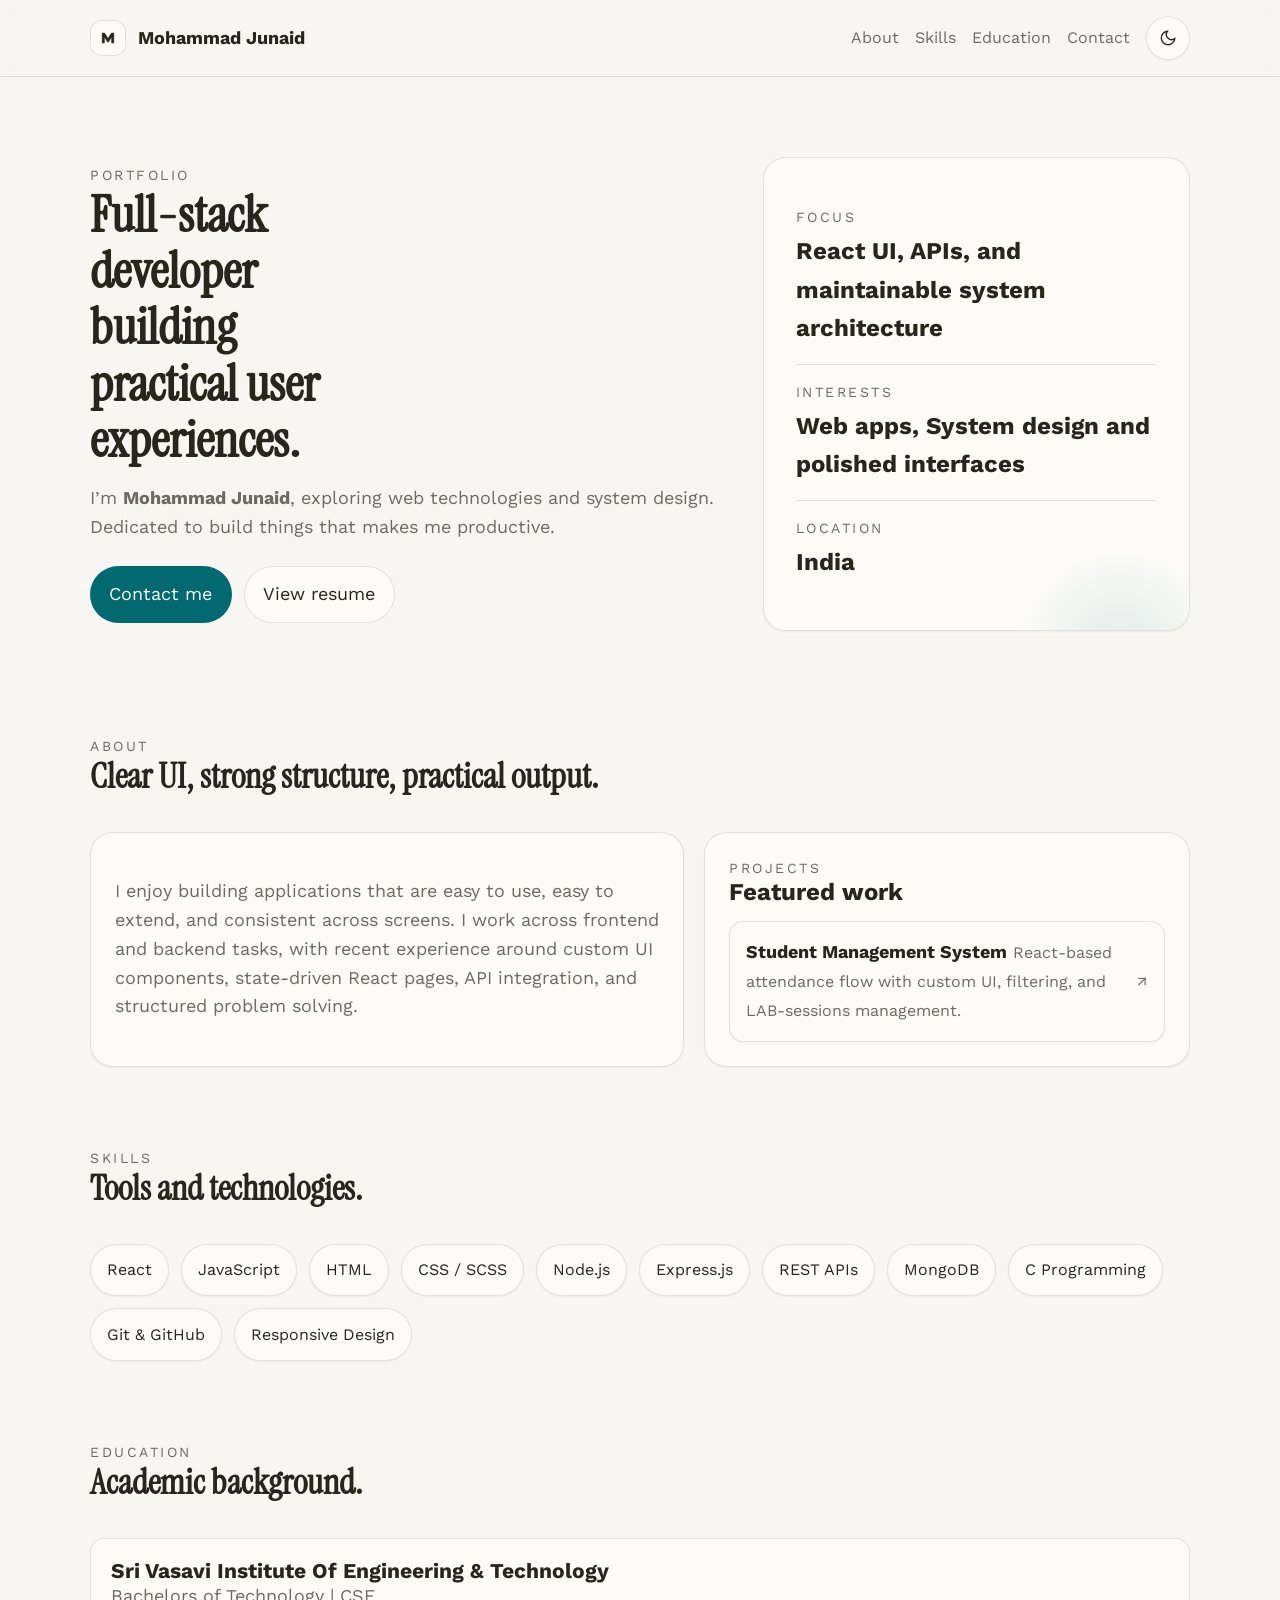
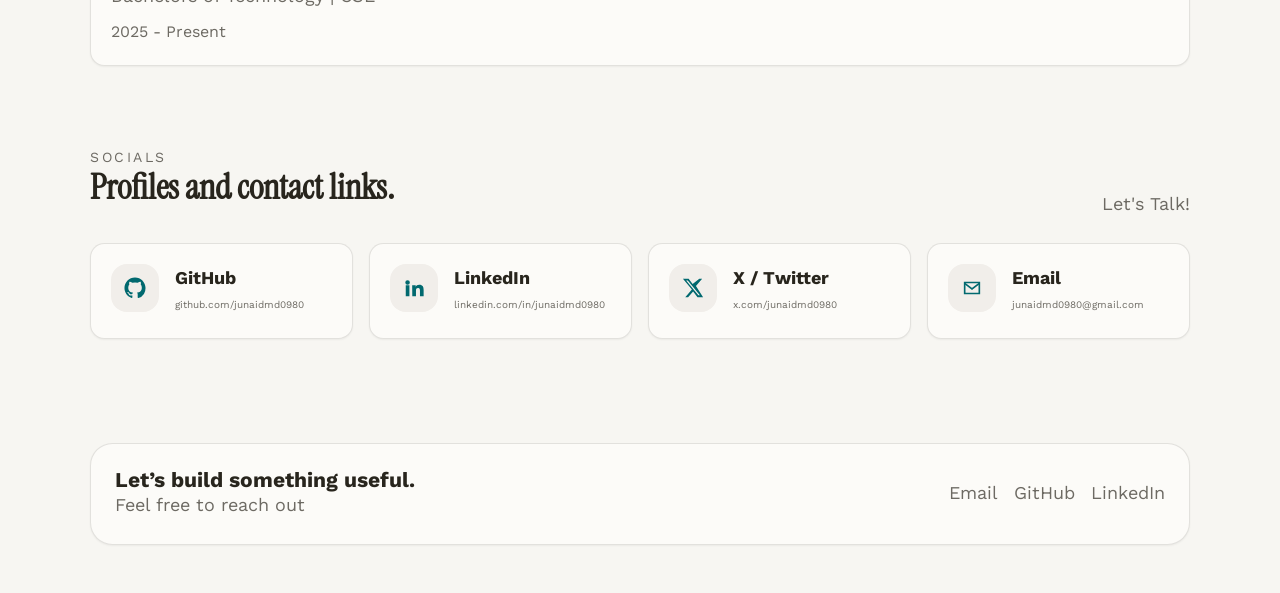
==== index.html @ 9f04a68d "Add files via upload" ====
<!DOCTYPE html>
<html lang="en" data-theme="light">
<head>
  <meta charset="UTF-8" />
  <meta name="viewport" content="width=device-width, initial-scale=1.0" />
  <meta name="description" content="" />
  <title>Md Junaid's Portfolio</title>
  <link rel="preconnect" href="https://fonts.googleapis.com">
  <link rel="preconnect" href="https://fonts.gstatic.com" crossorigin>
  <link href="https://fonts.googleapis.com/css2?family=Instrument+Serif:ital@0;1&family=Work+Sans:wght@400;500;600;700&display=swap" rel="stylesheet">
  <style>
    :root, [data-theme="light"] {
      --text-xs: clamp(0.75rem, 0.7rem + 0.25vw, 0.875rem);
      --text-sm: clamp(0.875rem, 0.8rem + 0.35vw, 1rem);
      --text-base: clamp(1rem, 0.95rem + 0.25vw, 1.125rem);
      --text-lg: clamp(1.125rem, 1rem + 0.75vw, 1.5rem);
      --text-xl: clamp(1.5rem, 1.2rem + 1.25vw, 2.25rem);
      --text-2xl: clamp(2rem, 1.2rem + 2.5vw, 3.5rem);
      --space-1: 0.25rem;
      --space-2: 0.5rem;
      --space-3: 0.75rem;
      --space-4: 1rem;
      --space-5: 1.25rem;
      --space-6: 1.5rem;
      --space-8: 2rem;
      --space-10: 2.5rem;
      --space-12: 3rem;
      --space-16: 4rem;
      --space-20: 5rem;
      --color-bg: #f7f6f2;
      --color-surface: #fcfbf8;
      --color-surface-2: #f1eeea;
      --color-border: rgba(40, 37, 29, 0.12);
      --color-text: #28251d;
      --color-text-muted: #6d6a63;
      --color-text-faint: #9e9b94;
      --color-primary: #01696f;
      --color-primary-hover: #0c4e54;
      --color-primary-soft: rgba(1, 105, 111, 0.1);
      --color-inverse: #f9f8f4;
      --shadow-sm: 0 1px 2px rgba(0,0,0,.05);
      --shadow-md: 0 12px 24px rgba(21, 24, 28, 0.08);
      --radius-sm: .5rem;
      --radius-md: .9rem;
      --radius-lg: 1.4rem;
      --radius-full: 999px;
      --font-display: 'Instrument Serif', Georgia, serif;
      --font-body: 'Work Sans', system-ui, sans-serif;
      --content: 1100px;
      --transition: 180ms cubic-bezier(0.16,1,0.3,1);
    }
    [data-theme="dark"] {
      --color-bg: #171614;
      --color-surface: #1d1c1a;
      --color-surface-2: #232220;
      --color-border: rgba(205, 204, 202, 0.12);
      --color-text: #ece8df;
      --color-text-muted: #b5b1a9;
      --color-text-faint: #7d7971;
      --color-primary: #59a7b1;
      --color-primary-hover: #77bcc4;
      --color-primary-soft: rgba(89, 167, 177, 0.12);
      --color-inverse: #151412;
      --shadow-sm: 0 1px 2px rgba(0,0,0,.25);
      --shadow-md: 0 12px 24px rgba(0,0,0,.25);
    }
    *,:before,:after{box-sizing:border-box}
    html{scroll-behavior:smooth}
    html::-webkit-scrollbar{display: none;}
    body{margin:0;font-family:var(--font-body);font-size:var(--text-base);line-height:1.6;background:var(--color-bg);color:var(--color-text)}
    img,svg{display:block;max-width:100%}
    a{color:inherit;text-decoration:none}
    button{font:inherit;border:0;background:none;cursor:pointer;-webkit-tap-highlight-color: transparent;}
    :focus-visible{outline:2px solid var(--color-primary);outline-offset:3px;border-radius:var(--radius-sm)}
    .skip-link{position:absolute;left:-999px;top:var(--space-4);background:var(--color-text);color:var(--color-inverse);padding:var(--space-3) var(--space-4);border-radius:var(--radius-full);z-index:100}
    .skip-link:focus{left:var(--space-4)}
    .container{width:min(calc(100% - 2rem), var(--content));margin-inline:auto}
    .site-header{position:sticky;top:0;z-index:20;background:color-mix(in srgb, var(--color-bg) 82%, transparent);backdrop-filter:blur(12px);border-bottom:1px solid var(--color-border)}
    .nav{display:flex;align-items:center;justify-content:space-between;padding:var(--space-4) 0;gap:var(--space-4)}
    .brand{display:flex;align-items:center;gap:var(--space-3);font-weight:700}
    .brand-mark{width:2.25rem;height:2.25rem;padding:.45rem;border-radius:.75rem;background:var(--color-surface);border:1px solid var(--color-border)}
    .nav-links{display:flex;gap:var(--space-4);flex-wrap:wrap;align-items:center}
    .nav-links a{font-size:var(--text-sm);color:var(--color-text-muted)}
    .nav-links a:hover,.nav-links a.active{color:var(--color-text)}
    .theme-toggle{width:2.75rem;height:2.75rem;border-radius:50%;display:grid;place-items:center;background:var(--color-surface);border:1px solid var(--color-border);color:var(--color-text);box-shadow:var(--shadow-sm)}
    .theme-toggle:hover{background:var(--color-surface-2)}
    [data-theme="dark"] .theme-toggle{color:var(--color-primary);border-color:rgba(89,167,177,0.26);background:color-mix(in srgb, var(--color-surface) 84%, var(--color-primary) 16%)}
    [data-theme="dark"] .theme-toggle:hover{background:color-mix(in srgb, var(--color-surface-2) 78%, var(--color-primary) 22%)}
    [data-theme="dark"] .brand-mark{color:var(--color-primary)}
    main{padding:var(--space-10) 0 var(--space-16)}
    .hero{display:grid;grid-template-columns:1.2fr .8fr;gap:var(--space-8);align-items:center;padding:var(--space-10) 0 var(--space-16)}
    .eyebrow,.section-kicker{font-size:var(--text-xs);letter-spacing:.18em;text-transform:uppercase;color:var(--color-text-muted)}
    a[href]{-webkit-tap-highlight-color: transparent;}
    h1,h2,h3{margin:0;line-height:1.1}
    h1{font-family:var(--font-display);font-size:var(--text-2xl);max-width:10ch}
    h2{font-family:var(--font-display);font-size:var(--text-xl);margin-bottom:var(--space-3)}
    p{margin:0;color:var(--color-text-muted)}
    .hero-copy p{max-width:58ch;margin-top:var(--space-4)}
    .hero-actions{display:flex;flex-wrap:wrap;gap:var(--space-3);margin-top:var(--space-6)}
    .btn{min-height:44px;padding:.82rem 1.15rem;border-radius:var(--radius-full);display:inline-flex;align-items:center;gap:.6rem;border:1px solid var(--color-border);transition:all var(--transition)}
    .btn-primary{background:var(--color-primary);color:var(--color-inverse);border-color:transparent}
    .btn-primary:hover{background:var(--color-primary-hover)}
    .btn-secondary{background:var(--color-surface)}
    .hero-card,.panel,.timeline-item,.skill-chip,.social-link,.footer-card,.project-link{background:var(--color-surface);border:1px solid var(--color-border);box-shadow:var(--shadow-sm)}
    .hero-card{padding:var(--space-8);border-radius:var(--radius-lg);position:relative;overflow:hidden}
    .hero-card::after{content:"";position:absolute;inset:auto -10% -28% auto;width:14rem;height:14rem;background:radial-gradient(circle, var(--color-primary-soft), transparent 65%)}
    .metric{display:grid;gap:var(--space-1);padding:var(--space-4) 0;border-bottom:1px solid var(--color-border)}
    .metric:last-child{border-bottom:0}
    .metric strong{font-size:var(--text-lg);color:var(--color-text)}
    section{padding:var(--space-10) 0}
    .section-head{display:flex;justify-content:space-between;gap:var(--space-4);align-items:end;margin-bottom:var(--space-6)}
    .grid{display:grid;gap:var(--space-5)}
    .about-grid{grid-template-columns:1.1fr .9fr;}
    .panel{padding:var(--space-6);border-radius:var(--radius-lg);display:flex;align-items: center;}
    .projects-panel{display:grid;gap:var(--space-4)}
    .projects-panel h3{font-size:var(--text-lg)}
    .project-link{padding:var(--space-4);border-radius:var(--radius-md);display:flex;justify-content:space-between;align-items:center;gap:var(--space-3);transition:all var(--transition)}
    .project-link:hover{transform:translateY(-2px);box-shadow:var(--shadow-md);border-color:color-mix(in srgb, var(--color-primary) 28%, var(--color-border))}
    .project-link span{font-size:var(--text-sm);color:var(--color-text-muted)}
    .skills{display:flex;flex-wrap:wrap;gap:var(--space-3)}
    .skill-chip{padding:.78rem 1rem;border-radius:var(--radius-full);font-size:var(--text-sm)}
    .education-list,.socials{display:grid;gap:var(--space-4)}
    .timeline-item{padding:var(--space-5);border-radius:var(--radius-md)}
    .timeline-item span{display:block;font-size:var(--text-sm);color:var(--color-text-muted);margin-top:var(--space-2)}
    .socials{grid-template-columns:repeat(auto-fit,minmax(250px,1fr))}
    .social-link{padding:var(--space-5);border-radius:var(--radius-md);display:flex;align-items:flex-start;gap:var(--space-4);min-height:96px;overflow:hidden}
    .social-link:hover{transform:translateY(-2px);box-shadow:var(--shadow-md)}
    .social-text{min-width:0;flex:1;display:grid;gap:var(--space-1);}
    .social-text strong{display:block}
    .social-handle{display:block;overflow-wrap:anywhere;word-break:break-word;line-height:1.5;font-size: 10px;}
    .icon-wrap{width:3rem;height:3rem;border-radius:1rem;background:var(--color-surface-2);display:grid;place-items:center;color:var(--color-primary);flex:none}
    footer{padding:0 0 var(--space-12)}
    .footer-card{border-radius:var(--radius-lg);padding:var(--space-6);display:flex;justify-content:space-between;gap:var(--space-4);flex-wrap:wrap;align-items:center}
    .footer-inline{display:flex;flex-wrap:wrap;gap:var(--space-4);color:var(--color-text-muted)}
    .muted{color:var(--color-text-muted)}
    @media (max-width: 860px){
      .hero,.about-grid{grid-template-columns:1fr}
      .nav{align-items:flex-start;flex-direction:column}
      .section-head,.footer-card{align-items:flex-start;flex-direction:column}
      h1{max-width:12ch}
    }
    @media (max-width: 560px){
      .container{width:min(calc(100% - 1.2rem), var(--content))}
      .hero-card,.panel,.timeline-item,.social-link,.footer-card{padding:var(--space-5)}
      .nav-links{gap:var(--space-3)}
      .socials{grid-template-columns:1fr}
    }
    @media (prefers-reduced-motion: reduce){
      *{scroll-behavior:auto;transition:none!important}
    }
    @keyframes slideUp {
      0% {
        transform: translateY(100px);
        opacity: 0;
      }
      100% {
        transform: translateY(0);
        opacity: 1;
      }
    }
    .animated-section {
      opacity: 0;
    }
    .animated-section.animate {
      animation: slideUp 0.8s ease-out forwards;
    }
  </style>
</head>
<body>
  <a class="skip-link" href="#content">Skip to content</a>
  <header class="site-header">
    <div class="container nav">
      <a class="brand" href="#home" aria-label="MD Junaid home">
        <svg class="brand-mark" viewBox="0 0 48 48" fill="none" aria-hidden="true">
          <path d="M10 36V12h5.5l8.5 13.4L32.5 12H38v24h-5V21.4l-8.7 13.3h-.6L15 21.4V36H10Z" stroke="currentColor" stroke-width="1.5" fill="currentColor"/>
        </svg>
        <span>Mohammad Junaid</span>
      </a>
      <nav class="nav-links" aria-label="Primary">
        <a href="#about">About</a>
        <a href="#skills">Skills</a>
        <a href="#education">Education</a>
        <a href="#contact">Contact</a>
        <button class="theme-toggle" type="button" data-theme-toggle aria-label="Switch theme">
          <svg width="18" height="18" viewBox="0 0 24 24" fill="none" stroke="currentColor" stroke-width="1.8" aria-hidden="true"><path d="M21 12.79A9 9 0 1 1 11.21 3 7 7 0 0 0 21 12.79z"/></svg>
        </button>
      </nav>
    </div>
  </header>

  <main id="content" class="container">
    <section class="hero animated-section" id="home">
      <div class="hero-copy">
        <div class="eyebrow">Portfolio</div>
        <h1>Full-stack developer building practical user experiences.</h1>
        <p>I’m <strong>Mohammad Junaid</strong>, exploring web technologies and system design. Dedicated to build things that makes me productive.</p>
        <div class="hero-actions">
          <a class="btn btn-primary" href="#contact">Contact me</a>
          <a class="btn btn-secondary" href="./resume.pdf" target="_blank" rel="noopener noreferrer">View resume</a>
        </div>
      </div>
      <aside class="hero-card" aria-label="Highlights">
        <div class="metric">
          <span class="eyebrow">Focus</span>
          <strong>React UI, APIs, and maintainable system architecture</strong>
        </div>
        <div class="metric">
          <span class="eyebrow">Interests</span>
          <strong>Web apps, System design and polished interfaces</strong>
        </div>
        <div class="metric">
          <span class="eyebrow">Location</span>
          <strong>India</strong>
        </div>
      </aside>
    </section>

    <section id="about" class="animated-section">
      <div class="section-head">
        <div>
          <div class="section-kicker">About</div>
          <h2>Clear UI, strong structure, practical output.</h2>
        </div>
        <p></p>
      </div>
      <div class="grid about-grid">
        <article class="panel">
          <p>I enjoy building applications that are easy to use, easy to extend, and consistent across screens. I work across frontend and backend tasks, with recent experience around custom UI components, state-driven React pages, API integration, and structured problem solving.</p>
        </article>
        <aside class="panel projects-panel">
          <div>
            <div class="section-kicker">Projects</div>
            <h3>Featured work</h3>
          </div>
          <a class="project-link" href="github.com/junaidmd0980/Student-DB" target="_blank" rel="noopener noreferrer">
            <div>
              <strong>Student Management System</strong>
              <span>React-based attendance flow with custom UI, filtering, and LAB-sessions management.</span>
            </div>
            <span aria-hidden="true">↗</span>
          </a>
        </aside>
      </div>
    </section>

    <section id="skills" class="animated-section">
      <div class="section-head">
        <div>
          <div class="section-kicker">Skills</div>
          <h2>Tools and technologies.</h2>
        </div>
      </div>
      <div class="skills" aria-label="Skills list">
        <span class="skill-chip">React</span>
        <span class="skill-chip">JavaScript</span>
        <span class="skill-chip">HTML</span>
        <span class="skill-chip">CSS / SCSS</span>
        <span class="skill-chip">Node.js</span>
        <span class="skill-chip">Express.js</span>
        <span class="skill-chip">REST APIs</span>
        <span class="skill-chip">MongoDB</span>
        <span class="skill-chip">C Programming</span>
        <span class="skill-chip">Git & GitHub</span>
        <span class="skill-chip">Responsive Design</span>
      </div>
    </section>

    <section id="education" class="animated-section">
      <div class="section-head">
        <div>
          <div class="section-kicker">Education</div>
          <h2>Academic background.</h2>
        </div>
      </div>
      <a href="www.sviet.edu.in/" target="_blank" rel="noopener noreferrer">
        <div class="education-list">
          <article class="timeline-item">
            <h3>Sri Vasavi Institute Of Engineering & Technology</h3>
            <p>Bachelors of Technology | CSE</p>
            <span>2025 - Present</span>
          </article>
        </div>
      </a>
    </section>

    <section id="contact" class="animated-section">
      <div class="section-head">
        <div>
          <div class="section-kicker">Socials</div>
          <h2>Profiles and contact links.</h2>
        </div>
        <p>Let's Talk!</p>
      </div>
      <div class="socials">
        <a class="social-link" href="github.com/junaidmd0980/" target="_blank" rel="noopener noreferrer" aria-label="GitHub profile">
          <span class="icon-wrap">
            <svg width="22" height="22" viewBox="0 0 24 24" fill="currentColor" aria-hidden="true"><path d="M12 .5C5.65.5.5 5.65.5 12c0 5.08 3.29 9.38 7.86 10.9.58.1.79-.25.79-.56 0-.28-.01-1.2-.02-2.17-3.2.7-3.88-1.36-3.88-1.36-.52-1.34-1.28-1.69-1.28-1.69-1.05-.72.08-.7.08-.7 1.16.08 1.77 1.19 1.77 1.19 1.03 1.76 2.69 1.25 3.34.96.1-.74.4-1.25.72-1.53-2.55-.29-5.23-1.28-5.23-5.7 0-1.26.45-2.28 1.19-3.08-.12-.29-.52-1.47.11-3.06 0 0 .97-.31 3.19 1.18a10.98 10.98 0 0 1 5.8 0c2.21-1.49 3.18-1.18 3.18-1.18.64 1.59.24 2.77.12 3.06.74.8 1.19 1.82 1.19 3.08 0 4.43-2.69 5.41-5.26 5.69.41.36.78 1.08.78 2.18 0 1.58-.01 2.85-.01 3.24 0 .31.21.67.8.56A11.5 11.5 0 0 0 23.5 12C23.5 5.65 18.35.5 12 .5Z"/></svg>
          </span>
          <span class="social-text"><strong>GitHub</strong><span class="muted social-handle">github.com/junaidmd0980</span></span>
        </a>
        <a class="social-link" href="linkedin.com/junaidmd0980/" target="_blank" rel="noopener noreferrer" aria-label="LinkedIn profile">
          <span class="icon-wrap">
            <svg width="22" height="22" viewBox="0 0 24 24" fill="currentColor" aria-hidden="true"><path d="M4.98 3.5A2.49 2.49 0 1 0 5 8.48 2.49 2.49 0 0 0 4.98 3.5ZM3 9h4v12H3Zm7 0h3.83v1.64h.05c.53-1 1.84-2.05 3.8-2.05 4.07 0 4.82 2.52 4.82 5.79V21h-4v-5.78c0-1.38-.02-3.15-2.02-3.15-2.02 0-2.33 1.5-2.33 3.05V21h-4Z"/></svg>
          </span>
          <span class="social-text"><strong>LinkedIn</strong><span class="muted social-handle">linkedin.com/in/junaidmd0980</span></span>
        </a>
        <a class="social-link" href="x.com/junaidmd0980/" target="_blank" rel="noopener noreferrer" aria-label="X profile">
          <span class="icon-wrap">
            <svg width="22" height="22" viewBox="0 0 24 24" fill="currentColor" aria-hidden="true"><path d="M18.9 2H22l-6.77 7.73L23 22h-6.1l-4.78-6.24L6.65 22H3.54l7.24-8.27L1 2h6.25l4.32 5.7L18.9 2Zm-1.07 18h1.69L6.33 3.9H4.52Z"/></svg>
          </span>
          <span class="social-text"><strong>X / Twitter</strong><span class="muted social-handle">x.com/junaidmd0980</span></span>
        </a>
        <a class="social-link" href="mailto:junaidmd0980@gmail.com" aria-label="Send email">
          <span class="icon-wrap">
            <svg width="22" height="22" viewBox="0 0 24 24" fill="none" stroke="currentColor" stroke-width="1.8" aria-hidden="true"><path d="M4 6h16v12H4z"/><path d="m4 7 8 6 8-6"/></svg>
          </span>
          <span class="social-text"><strong>Email</strong><span class="muted social-handle">junaidmd0980@gmail.com</span></span>
        </a>
      </div>
    </section>
  </main>

  <footer class="container animated-section">
    <div class="footer-card">
      <div>
        <h3>Let’s build something useful.</h3>
        <p>Feel free to reach out</p>
      </div>
      <div class="footer-inline">
        <a href="mailto:junaidmd0980@gmail.com">Email</a>
        <a href="github.com/junaidmd0980/" target="_blank" rel="noopener noreferrer">GitHub</a>
        <a href="linkedin.com/junaidmd0980" target="_blank" rel="noopener noreferrer">LinkedIn</a>
      </div>
    </div>
  </footer>

  <script>
    (function(){
      const root = document.documentElement;
      const toggle = document.querySelector('[data-theme-toggle]');
      let theme = window.matchMedia('(prefers-color-scheme: dark)').matches ? 'dark' : 'light';
      root.setAttribute('data-theme', theme);
      const renderIcon = () => {
        toggle.innerHTML = theme === 'dark'
          ? '<svg width="18" height="18" viewBox="0 0 24 24" fill="none" stroke="currentColor" stroke-width="1.8" aria-hidden="true"><circle cx="12" cy="12" r="5"></circle><path d="M12 1v2M12 21v2M4.22 4.22l1.42 1.42M18.36 18.36l1.42 1.42M1 12h2M21 12h2M4.22 19.78l1.42-1.42M18.36 5.64l1.42-1.42"></path></svg>'
          : '<svg width="18" height="18" viewBox="0 0 24 24" fill="none" stroke="currentColor" stroke-width="1.8" aria-hidden="true"><path d="M21 12.79A9 9 0 1 1 11.21 3 7 7 0 0 0 21 12.79z"></path></svg>';
        toggle.setAttribute('aria-label', theme === 'dark' ? 'Switch to light mode' : 'Switch to dark mode');
      };
      renderIcon();
      toggle.addEventListener('click', () => {
        theme = theme === 'dark' ? 'light' : 'dark';
        root.setAttribute('data-theme', theme);
        renderIcon();
      });
    })();

    const observer = new IntersectionObserver((entries) => {
      entries.forEach((entry) => {
        if(entry.isIntersecting) {
          entry.target.classList.add('animate')
        }
      });
    }, {
      threshold: 0.15
    });
    document.querySelectorAll('.animated-section').forEach((section) => {
      observer.observe(section);
    });
  </script>
</body>
</html>
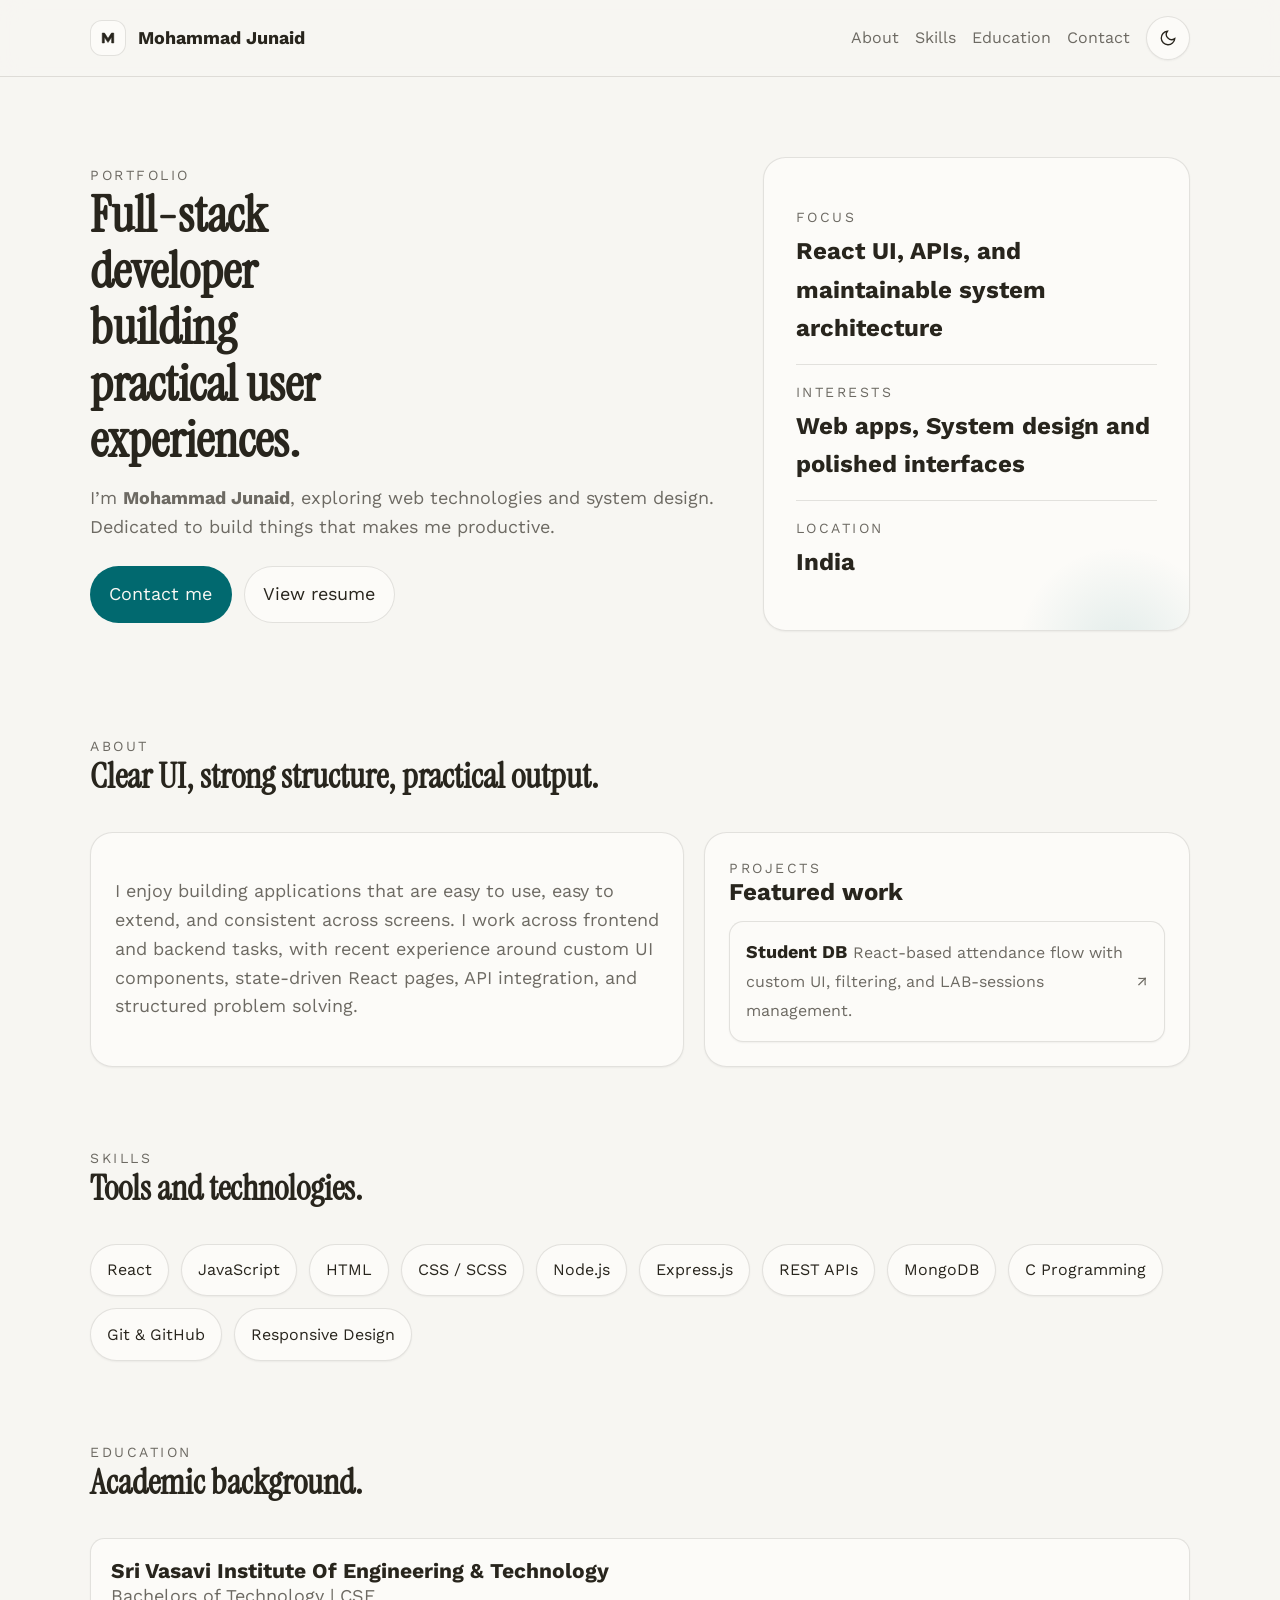
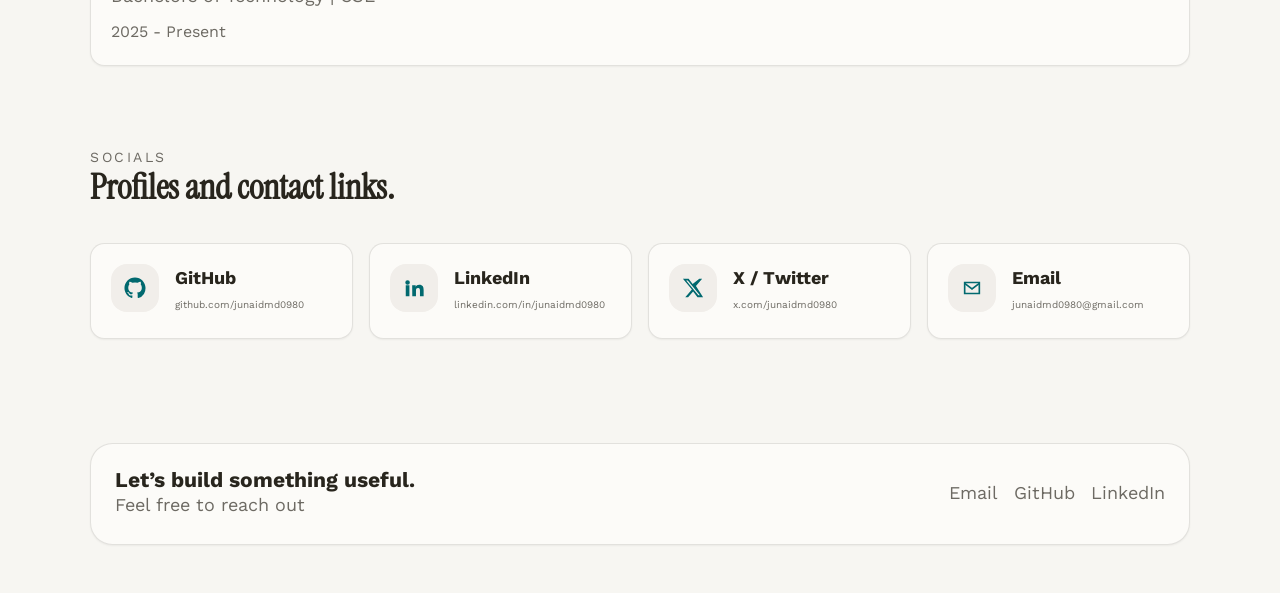
==== commit 0f188d45: "Added Resume" ====
--- a/index.html
+++ b/index.html
@@ -196,7 +196,7 @@
         <p>I’m <strong>Mohammad Junaid</strong>, exploring web technologies and system design. Dedicated to build things that makes me productive.</p>
         <div class="hero-actions">
           <a class="btn btn-primary" href="#contact">Contact me</a>
-          <a class="btn btn-secondary" href="./resume.pdf" target="_blank" rel="noopener noreferrer">View resume</a>
+          <a class="btn btn-secondary" href="./Resume.pdf" target="_blank" rel="noopener noreferrer">View resume</a>
         </div>
       </div>
       <aside class="hero-card" aria-label="Highlights">
@@ -232,9 +232,9 @@
             <div class="section-kicker">Projects</div>
             <h3>Featured work</h3>
           </div>
-          <a class="project-link" href="github.com/junaidmd0980/Student-DB" target="_blank" rel="noopener noreferrer">
+          <a class="project-link" href="https://github.com/junaidmd0980/Student-DB" target="_blank" rel="noopener noreferrer">
             <div>
-              <strong>Student Management System</strong>
+              <strong>Student DB</strong>
               <span>React-based attendance flow with custom UI, filtering, and LAB-sessions management.</span>
             </div>
             <span aria-hidden="true">↗</span>
@@ -272,7 +272,7 @@
           <h2>Academic background.</h2>
         </div>
       </div>
-      <a href="www.sviet.edu.in/" target="_blank" rel="noopener noreferrer">
+      <a href="https://www.sviet.edu.in/" target="_blank" rel="noopener noreferrer">
         <div class="education-list">
           <article class="timeline-item">
             <h3>Sri Vasavi Institute Of Engineering & Technology</h3>
@@ -289,22 +289,21 @@
           <div class="section-kicker">Socials</div>
           <h2>Profiles and contact links.</h2>
         </div>
-        <p>Let's Talk!</p>
       </div>
       <div class="socials">
-        <a class="social-link" href="github.com/junaidmd0980/" target="_blank" rel="noopener noreferrer" aria-label="GitHub profile">
+        <a class="social-link" href="https://github.com/junaidmd0980/" target="_blank" rel="noopener noreferrer" aria-label="GitHub profile">
           <span class="icon-wrap">
             <svg width="22" height="22" viewBox="0 0 24 24" fill="currentColor" aria-hidden="true"><path d="M12 .5C5.65.5.5 5.65.5 12c0 5.08 3.29 9.38 7.86 10.9.58.1.79-.25.79-.56 0-.28-.01-1.2-.02-2.17-3.2.7-3.88-1.36-3.88-1.36-.52-1.34-1.28-1.69-1.28-1.69-1.05-.72.08-.7.08-.7 1.16.08 1.77 1.19 1.77 1.19 1.03 1.76 2.69 1.25 3.34.96.1-.74.4-1.25.72-1.53-2.55-.29-5.23-1.28-5.23-5.7 0-1.26.45-2.28 1.19-3.08-.12-.29-.52-1.47.11-3.06 0 0 .97-.31 3.19 1.18a10.98 10.98 0 0 1 5.8 0c2.21-1.49 3.18-1.18 3.18-1.18.64 1.59.24 2.77.12 3.06.74.8 1.19 1.82 1.19 3.08 0 4.43-2.69 5.41-5.26 5.69.41.36.78 1.08.78 2.18 0 1.58-.01 2.85-.01 3.24 0 .31.21.67.8.56A11.5 11.5 0 0 0 23.5 12C23.5 5.65 18.35.5 12 .5Z"/></svg>
           </span>
           <span class="social-text"><strong>GitHub</strong><span class="muted social-handle">github.com/junaidmd0980</span></span>
         </a>
-        <a class="social-link" href="linkedin.com/junaidmd0980/" target="_blank" rel="noopener noreferrer" aria-label="LinkedIn profile">
+        <a class="social-link" href="https://linkedin.com/junaidmd0980/" target="_blank" rel="noopener noreferrer" aria-label="LinkedIn profile">
           <span class="icon-wrap">
             <svg width="22" height="22" viewBox="0 0 24 24" fill="currentColor" aria-hidden="true"><path d="M4.98 3.5A2.49 2.49 0 1 0 5 8.48 2.49 2.49 0 0 0 4.98 3.5ZM3 9h4v12H3Zm7 0h3.83v1.64h.05c.53-1 1.84-2.05 3.8-2.05 4.07 0 4.82 2.52 4.82 5.79V21h-4v-5.78c0-1.38-.02-3.15-2.02-3.15-2.02 0-2.33 1.5-2.33 3.05V21h-4Z"/></svg>
           </span>
           <span class="social-text"><strong>LinkedIn</strong><span class="muted social-handle">linkedin.com/in/junaidmd0980</span></span>
         </a>
-        <a class="social-link" href="x.com/junaidmd0980/" target="_blank" rel="noopener noreferrer" aria-label="X profile">
+        <a class="social-link" href="https://x.com/junaidmd0980/" target="_blank" rel="noopener noreferrer" aria-label="X profile">
           <span class="icon-wrap">
             <svg width="22" height="22" viewBox="0 0 24 24" fill="currentColor" aria-hidden="true"><path d="M18.9 2H22l-6.77 7.73L23 22h-6.1l-4.78-6.24L6.65 22H3.54l7.24-8.27L1 2h6.25l4.32 5.7L18.9 2Zm-1.07 18h1.69L6.33 3.9H4.52Z"/></svg>
           </span>
@@ -328,8 +327,8 @@
       </div>
       <div class="footer-inline">
         <a href="mailto:junaidmd0980@gmail.com">Email</a>
-        <a href="github.com/junaidmd0980/" target="_blank" rel="noopener noreferrer">GitHub</a>
-        <a href="linkedin.com/junaidmd0980" target="_blank" rel="noopener noreferrer">LinkedIn</a>
+        <a href="https://github.com/junaidmd0980/" target="_blank" rel="noopener noreferrer">GitHub</a>
+        <a href="https://linkedin.com/junaidmd0980" target="_blank" rel="noopener noreferrer">LinkedIn</a>
       </div>
     </div>
   </footer>
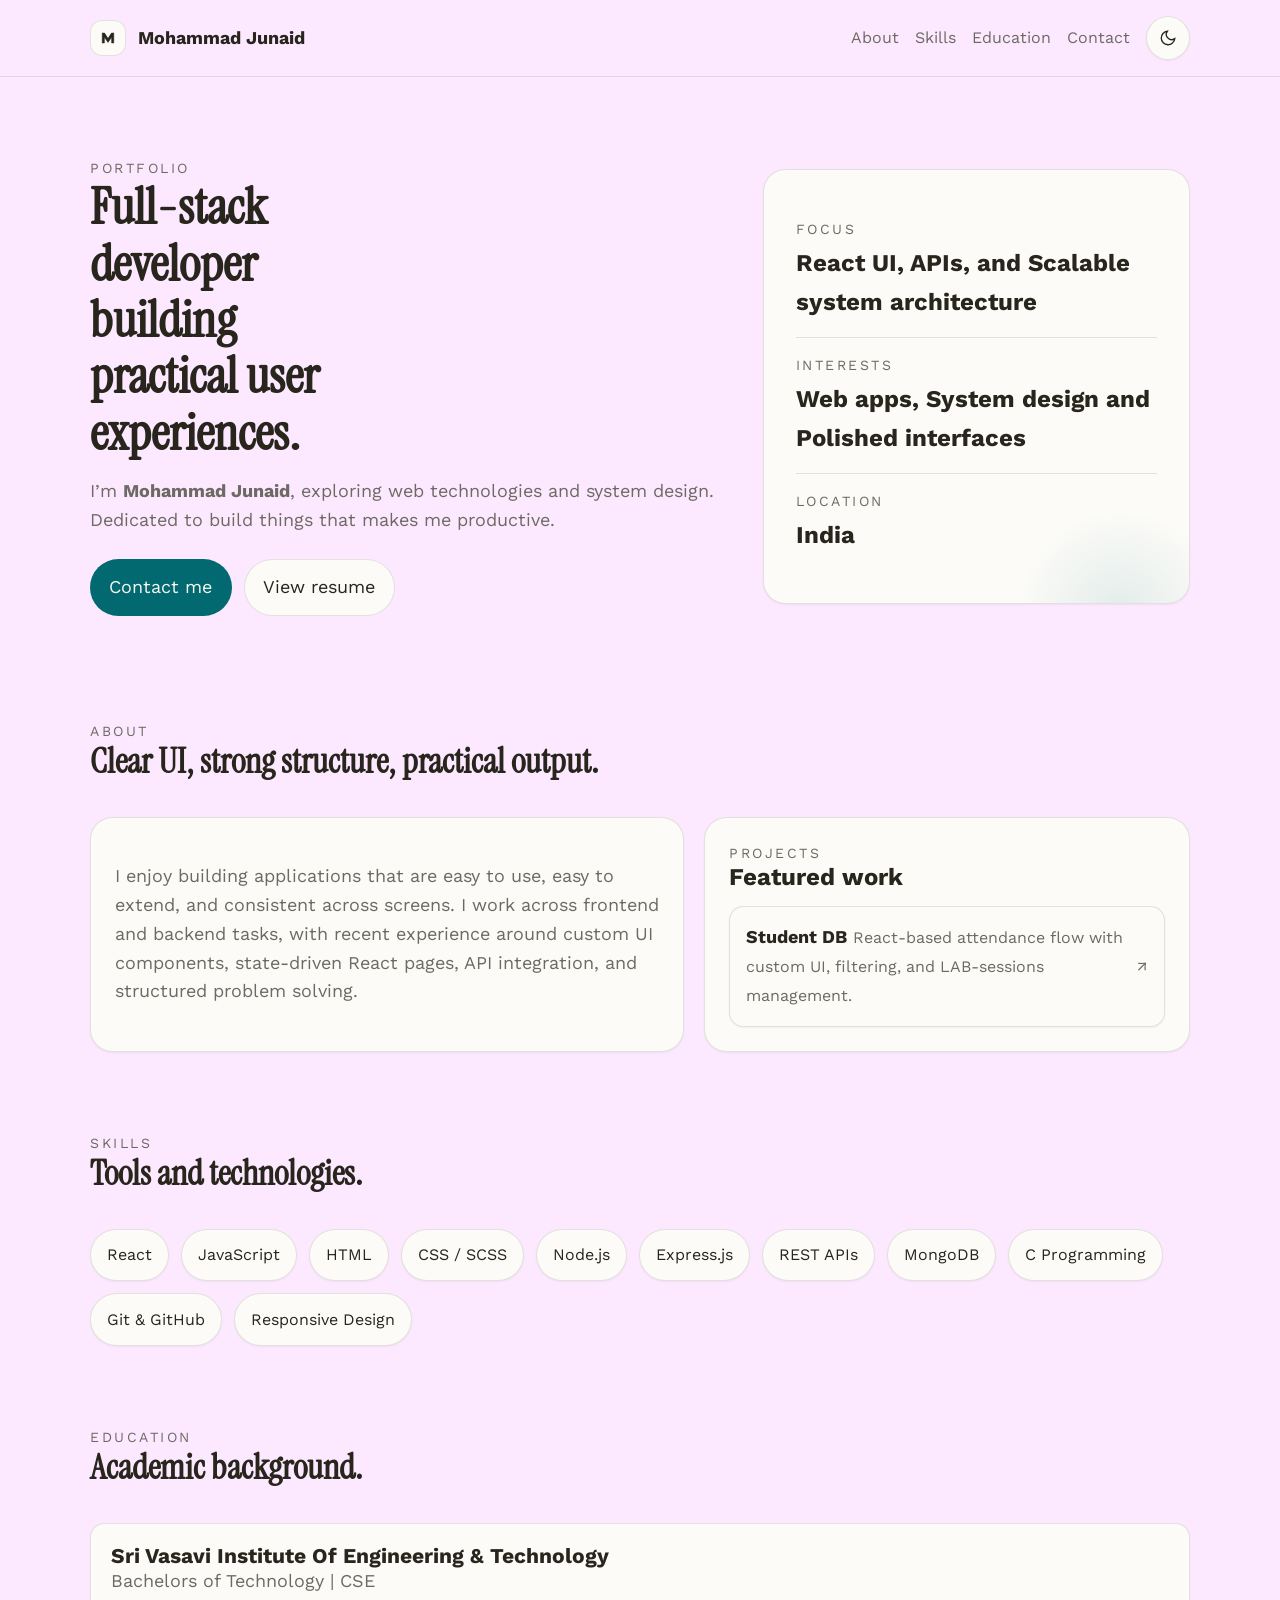
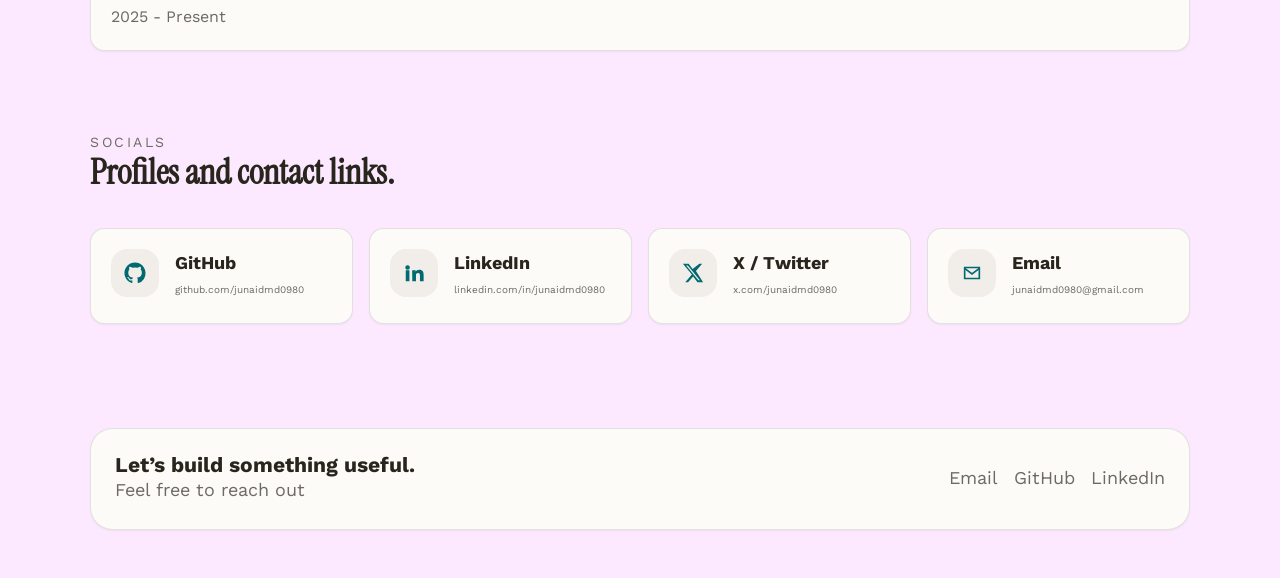
==== commit f6a6aedb: "Update index.html" ====
--- a/index.html
+++ b/index.html
@@ -27,7 +27,7 @@
       --space-12: 3rem;
       --space-16: 4rem;
       --space-20: 5rem;
-      --color-bg: #f7f6f2;
+      --color-bg: #fde9ff;
       --color-surface: #fcfbf8;
       --color-surface-2: #f1eeea;
       --color-border: rgba(40, 37, 29, 0.12);
@@ -202,11 +202,11 @@
       <aside class="hero-card" aria-label="Highlights">
         <div class="metric">
           <span class="eyebrow">Focus</span>
-          <strong>React UI, APIs, and maintainable system architecture</strong>
+          <strong>React UI, APIs, and Scalable system architecture</strong>
         </div>
         <div class="metric">
           <span class="eyebrow">Interests</span>
-          <strong>Web apps, System design and polished interfaces</strong>
+          <strong>Web apps, System design and Polished interfaces</strong>
         </div>
         <div class="metric">
           <span class="eyebrow">Location</span>
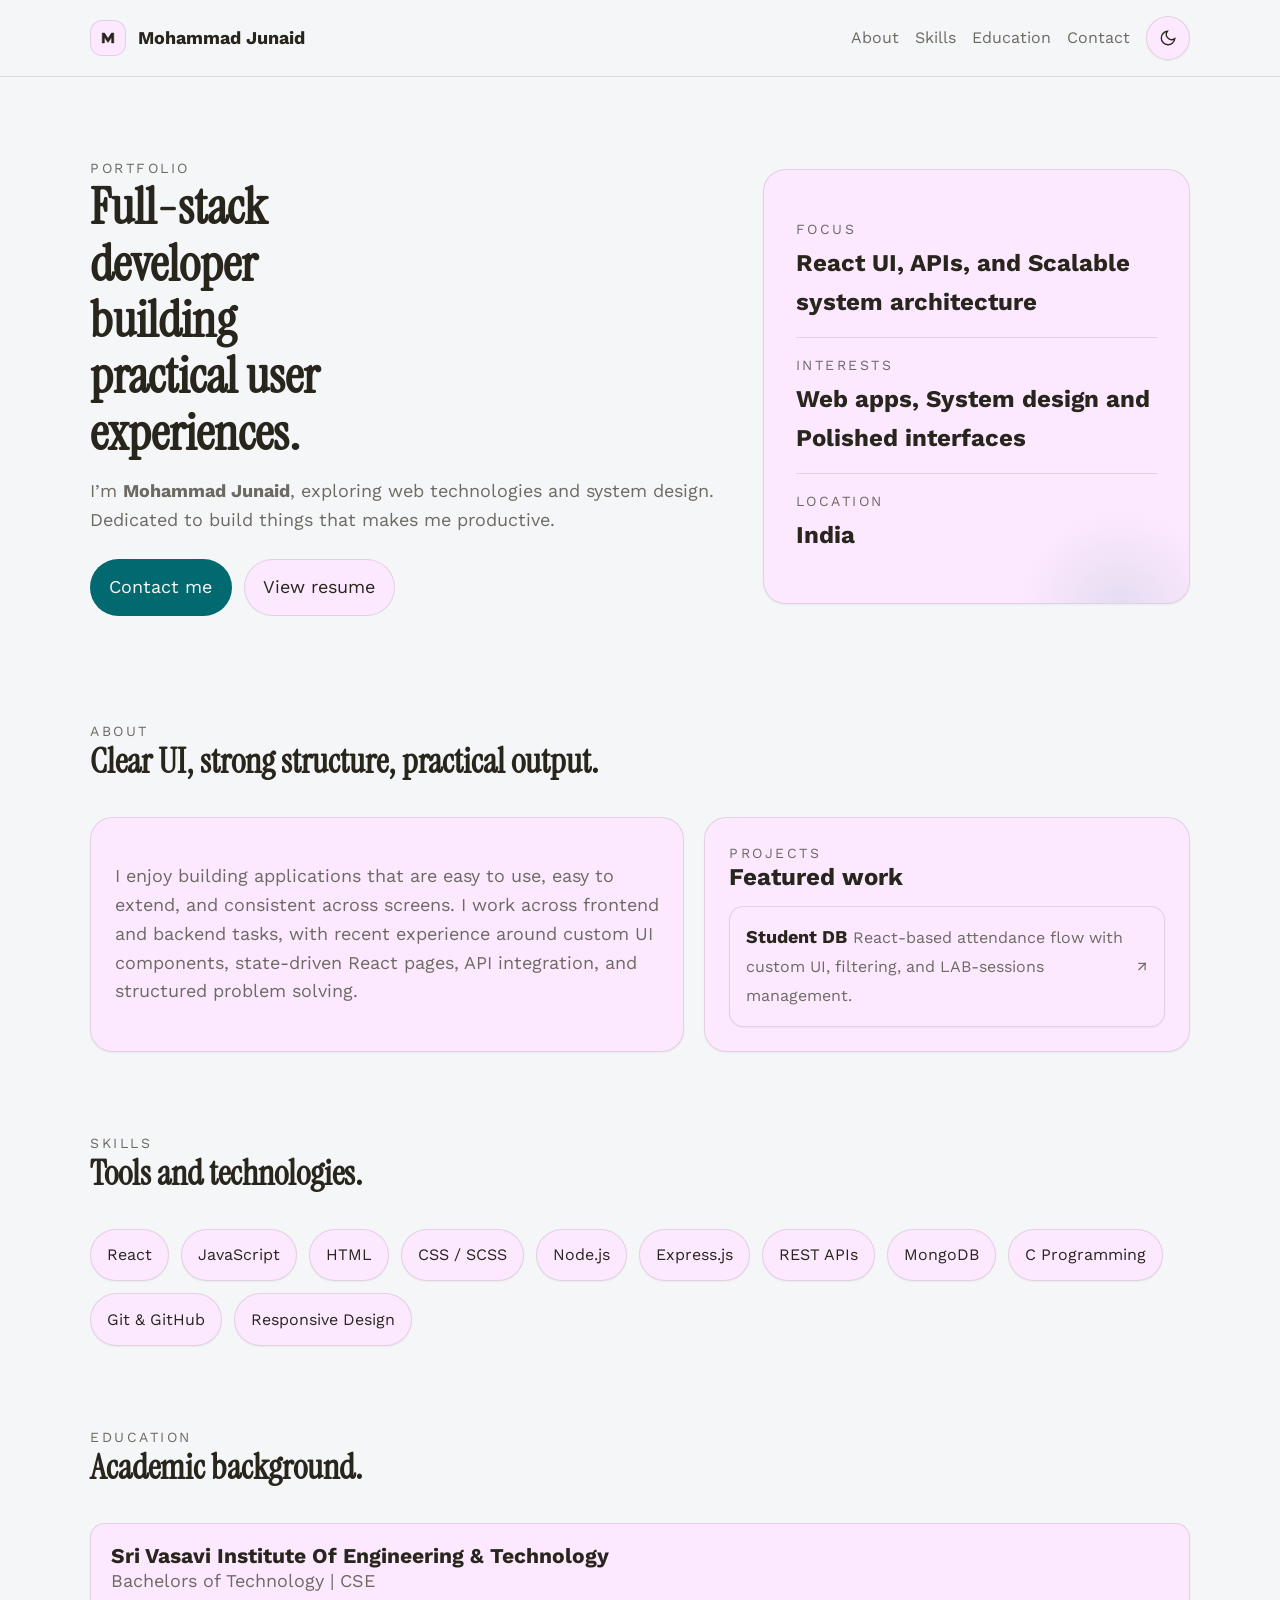
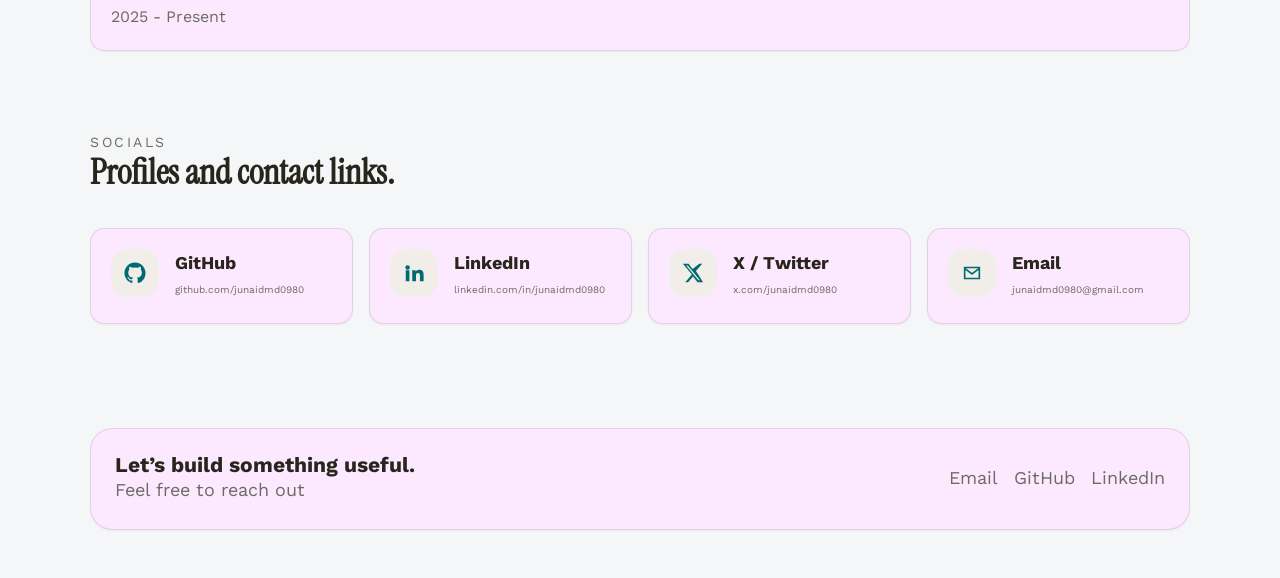
==== commit d2aca828: "Update index.html" ====
--- a/index.html
+++ b/index.html
@@ -27,8 +27,8 @@
       --space-12: 3rem;
       --space-16: 4rem;
       --space-20: 5rem;
-      --color-bg: #fde9ff;
-      --color-surface: #fcfbf8;
+      --color-bg: #f4f6f7;
+      --color-surface: #fde9ff;
       --color-surface-2: #f1eeea;
       --color-border: rgba(40, 37, 29, 0.12);
       --color-text: #28251d;
@@ -65,7 +65,7 @@
       --shadow-md: 0 12px 24px rgba(0,0,0,.25);
     }
     *,:before,:after{box-sizing:border-box}
-    html{scroll-behavior:smooth}
+    html{scroll-behavior:smooth; scroll-padding-top: 80px;}
     html::-webkit-scrollbar{display: none;}
     body{margin:0;font-family:var(--font-body);font-size:var(--text-base);line-height:1.6;background:var(--color-bg);color:var(--color-text)}
     img,svg{display:block;max-width:100%}
@@ -196,7 +196,7 @@
         <p>I’m <strong>Mohammad Junaid</strong>, exploring web technologies and system design. Dedicated to build things that makes me productive.</p>
         <div class="hero-actions">
           <a class="btn btn-primary" href="#contact">Contact me</a>
-          <a class="btn btn-secondary" href="./Resume.pdf" target="_blank" rel="noopener noreferrer">View resume</a>
+          <a class="btn btn-secondary" href="./resume.pdf" target="_blank" rel="noopener noreferrer">View resume</a>
         </div>
       </div>
       <aside class="hero-card" aria-label="Highlights">
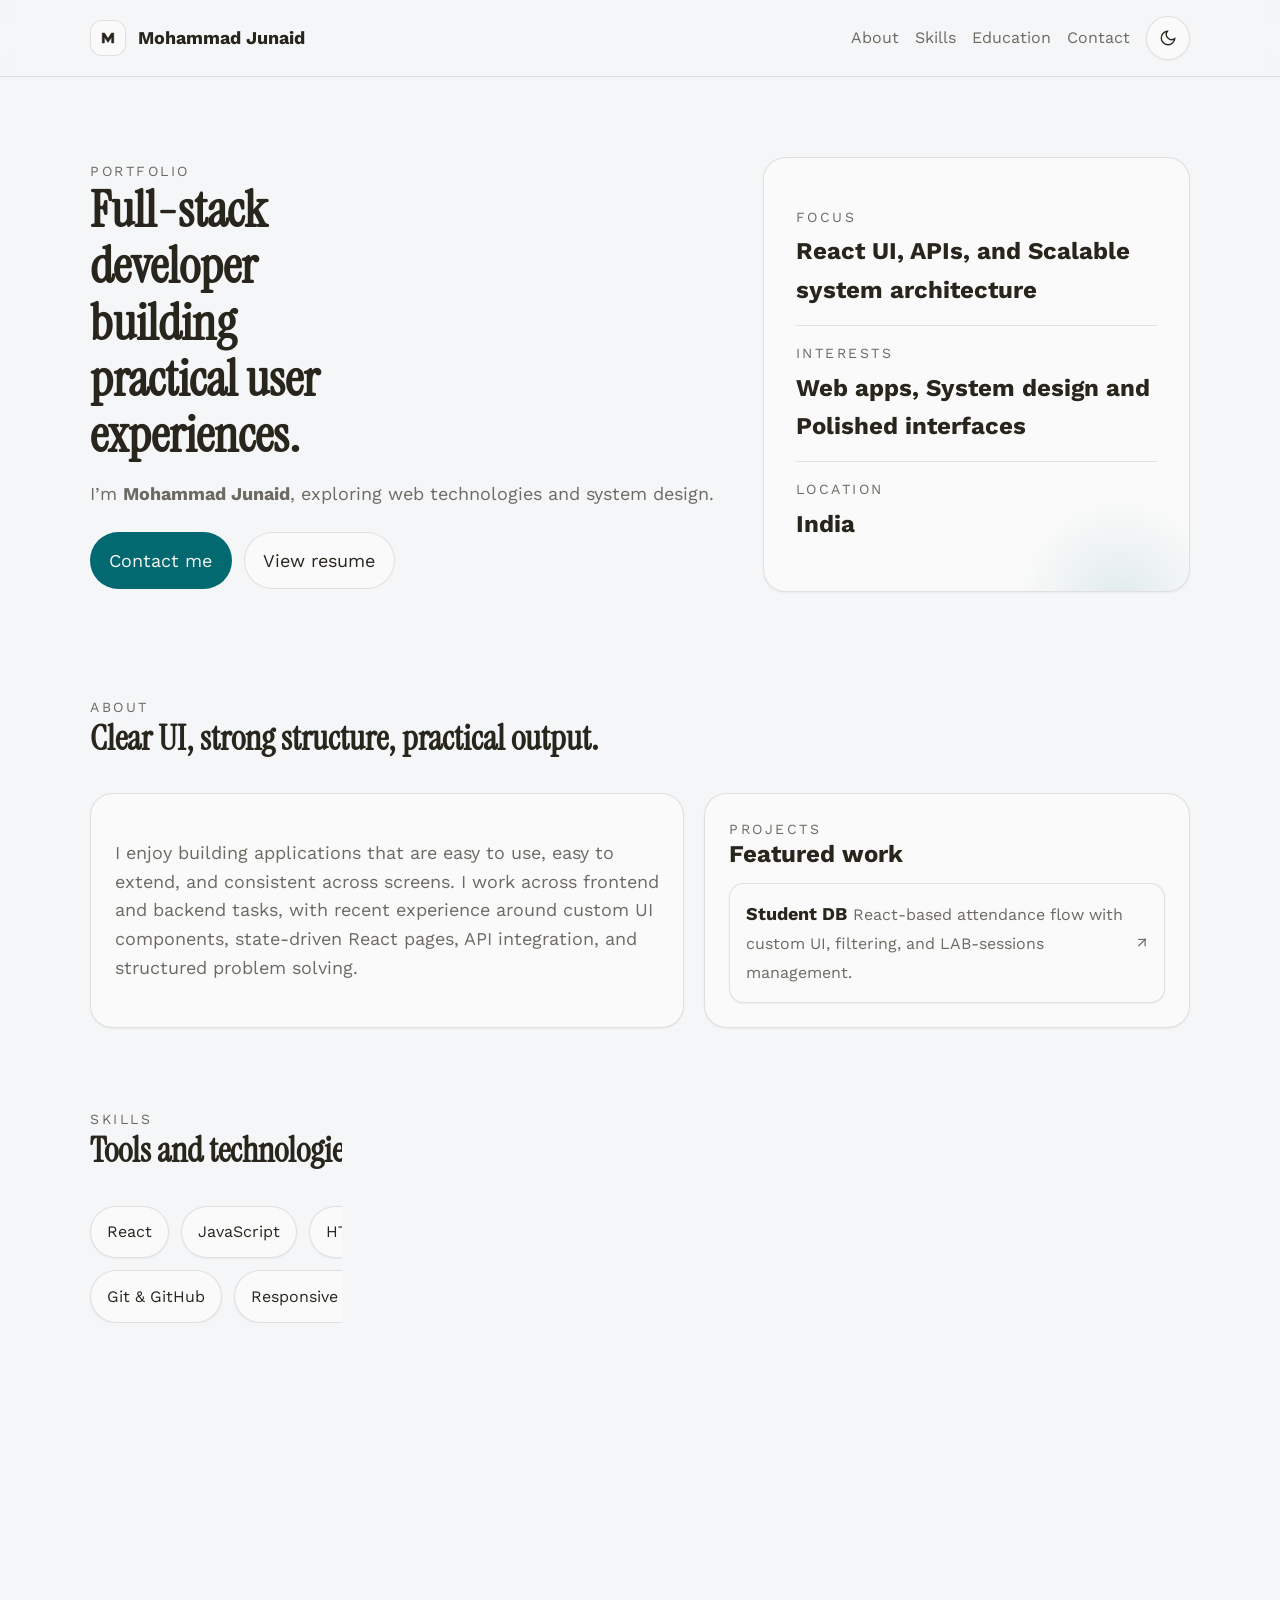
==== commit 92975465: "Add files via upload" ====
--- a/index.html
+++ b/index.html
@@ -28,7 +28,7 @@
       --space-16: 4rem;
       --space-20: 5rem;
       --color-bg: #f4f6f7;
-      --color-surface: #fde9ff;
+      --color-surface: #fafafa;
       --color-surface-2: #f1eeea;
       --color-border: rgba(40, 37, 29, 0.12);
       --color-text: #28251d;
@@ -193,10 +193,10 @@
       <div class="hero-copy">
         <div class="eyebrow">Portfolio</div>
         <h1>Full-stack developer building practical user experiences.</h1>
-        <p>I’m <strong>Mohammad Junaid</strong>, exploring web technologies and system design. Dedicated to build things that makes me productive.</p>
+        <p>I’m <strong>Mohammad Junaid</strong>, exploring web technologies and system design.</p>
         <div class="hero-actions">
           <a class="btn btn-primary" href="#contact">Contact me</a>
-          <a class="btn btn-secondary" href="./resume.pdf" target="_blank" rel="noopener noreferrer">View resume</a>
+          <a class="btn btn-secondary" href="./Resume.pdf" target="_blank" rel="noopener noreferrer">View resume</a>
         </div>
       </div>
       <aside class="hero-card" aria-label="Highlights">
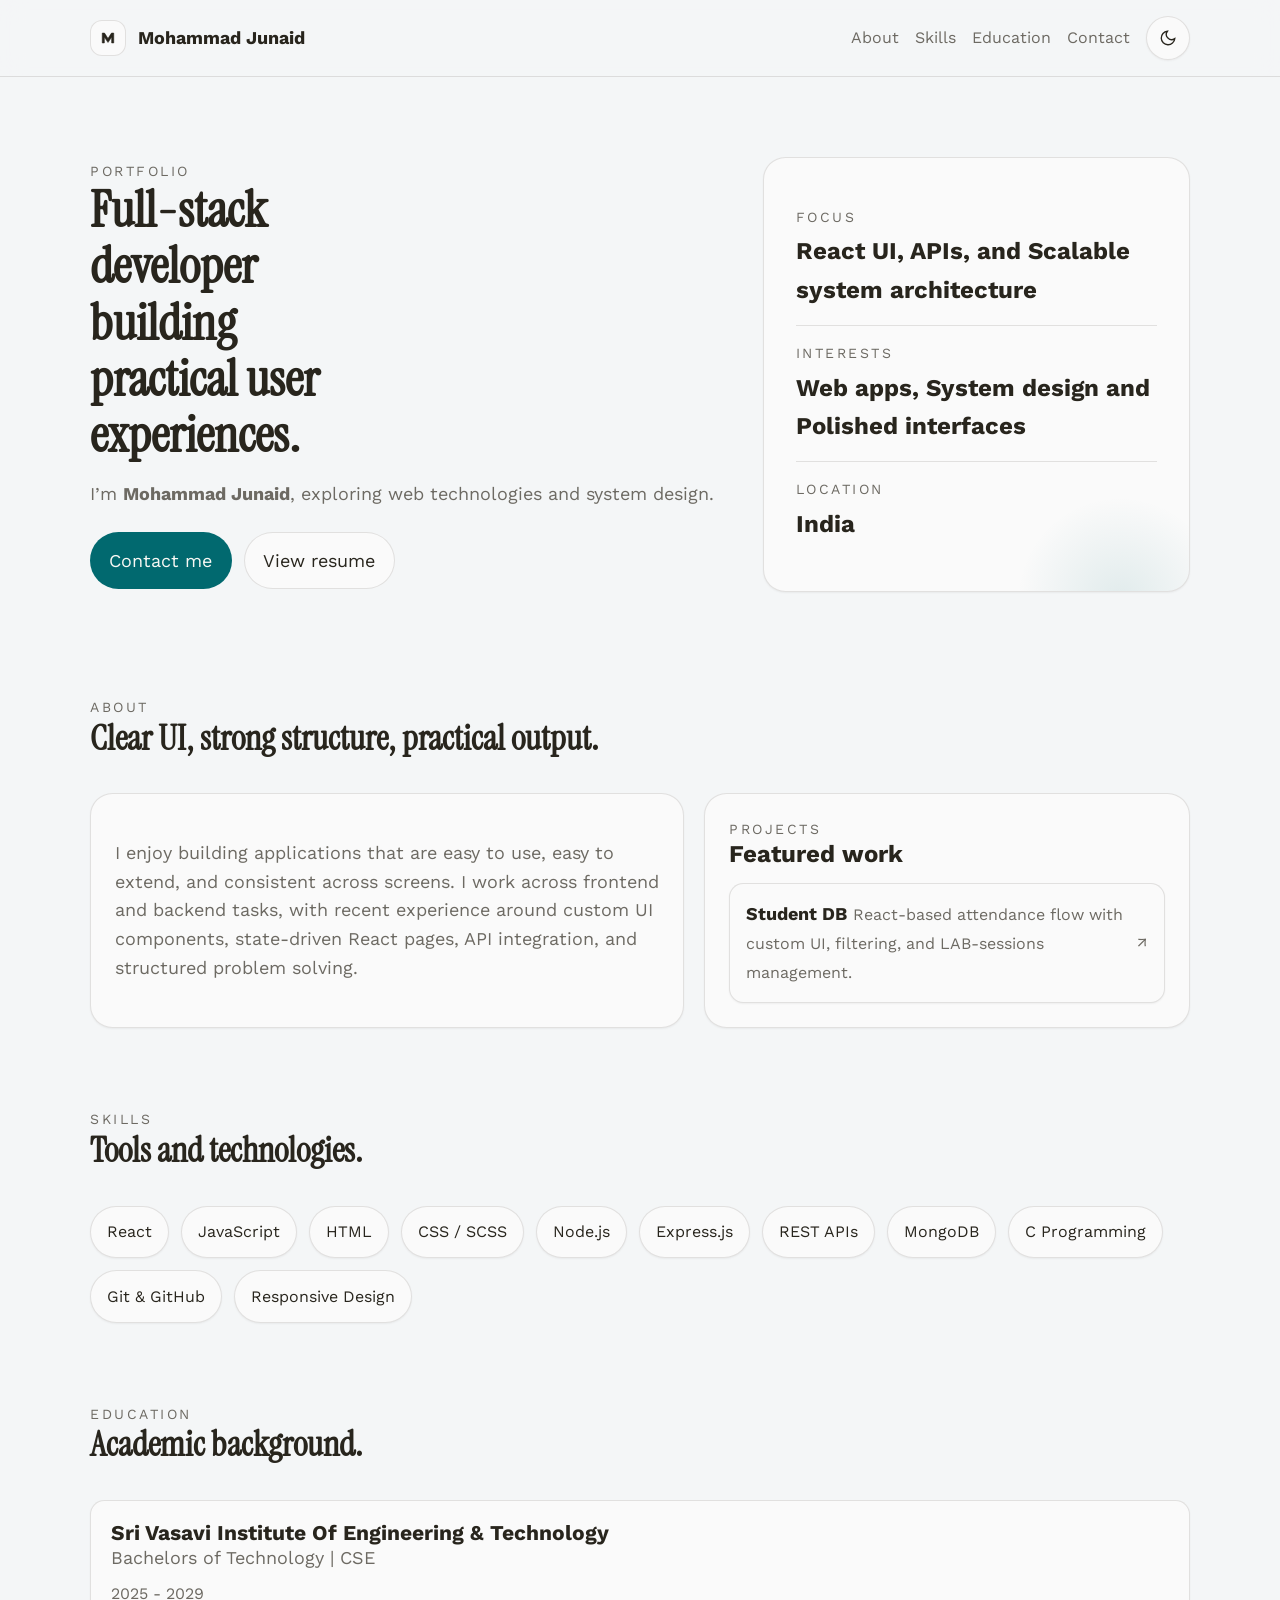
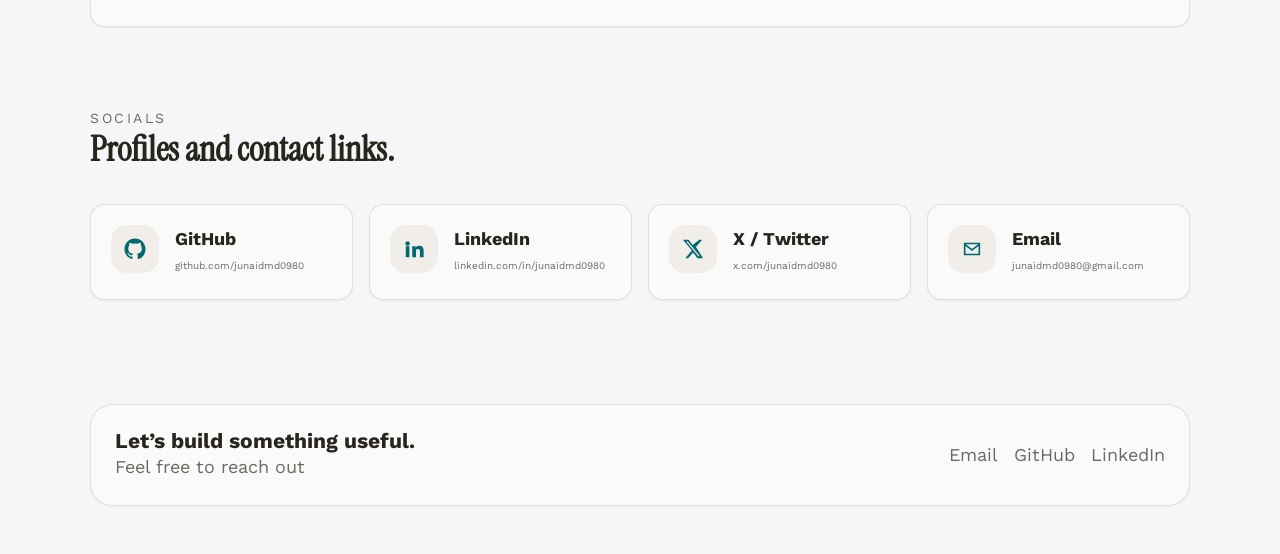
==== commit 0866e475: "Update index.html" ====
--- a/index.html
+++ b/index.html
@@ -277,7 +277,7 @@
           <article class="timeline-item">
             <h3>Sri Vasavi Institute Of Engineering & Technology</h3>
             <p>Bachelors of Technology | CSE</p>
-            <span>2025 - Present</span>
+            <span>2025 - 2029</span>
           </article>
         </div>
       </a>
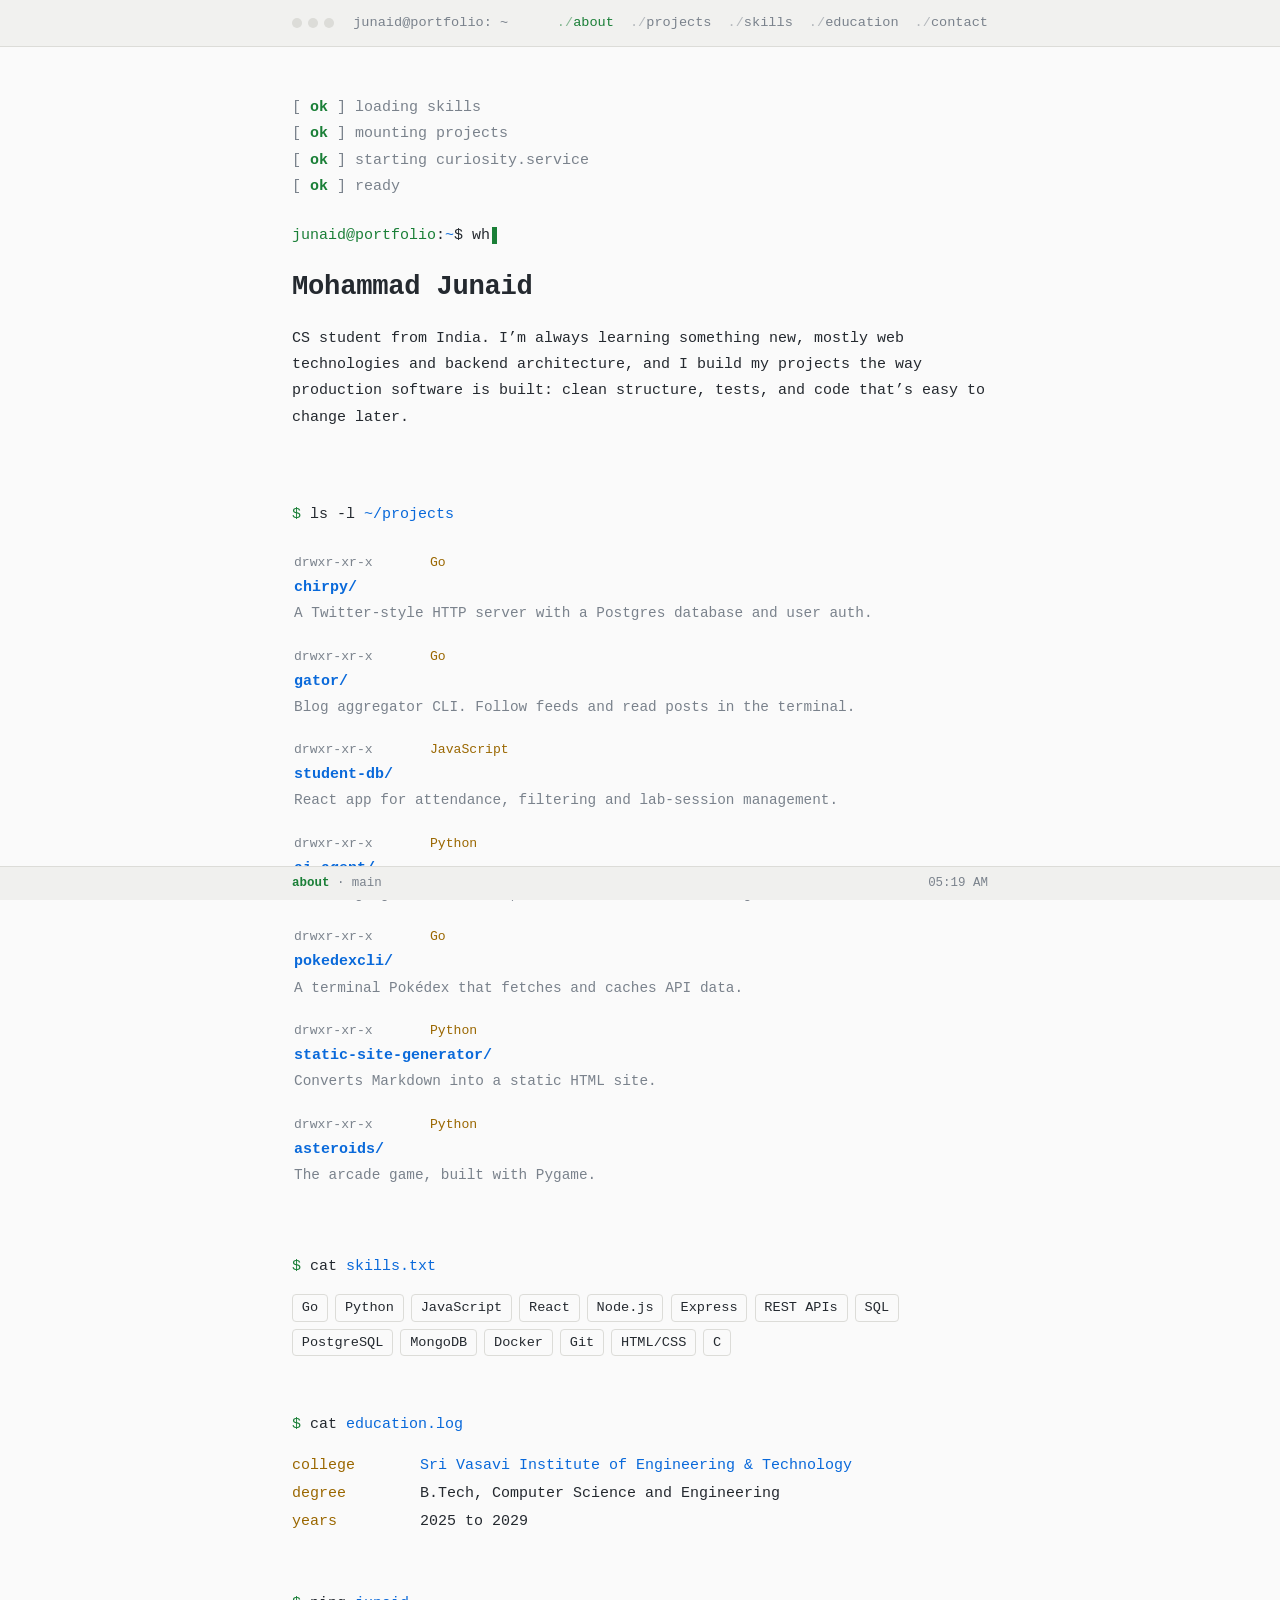
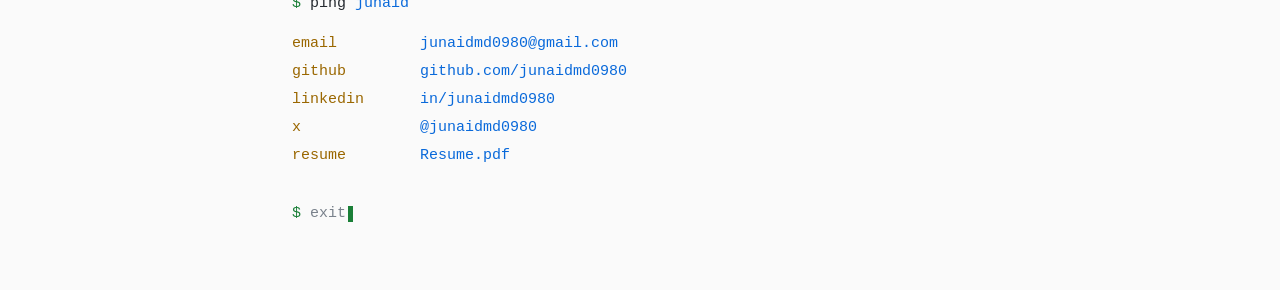
==== commit 8d8dafb1: "Update portfolio" ====
--- a/index.html
+++ b/index.html
@@ -1,370 +1,99 @@
 <!DOCTYPE html>
-<html lang="en" data-theme="light">
+<html lang="en">
 <head>
-  <meta charset="UTF-8" />
-  <meta name="viewport" content="width=device-width, initial-scale=1.0" />
-  <meta name="description" content="" />
-  <title>Md Junaid's Portfolio</title>
-  <link rel="preconnect" href="https://fonts.googleapis.com">
-  <link rel="preconnect" href="https://fonts.gstatic.com" crossorigin>
-  <link href="https://fonts.googleapis.com/css2?family=Instrument+Serif:ital@0;1&family=Work+Sans:wght@400;500;600;700&display=swap" rel="stylesheet">
-  <style>
-    :root, [data-theme="light"] {
-      --text-xs: clamp(0.75rem, 0.7rem + 0.25vw, 0.875rem);
-      --text-sm: clamp(0.875rem, 0.8rem + 0.35vw, 1rem);
-      --text-base: clamp(1rem, 0.95rem + 0.25vw, 1.125rem);
-      --text-lg: clamp(1.125rem, 1rem + 0.75vw, 1.5rem);
-      --text-xl: clamp(1.5rem, 1.2rem + 1.25vw, 2.25rem);
-      --text-2xl: clamp(2rem, 1.2rem + 2.5vw, 3.5rem);
-      --space-1: 0.25rem;
-      --space-2: 0.5rem;
-      --space-3: 0.75rem;
-      --space-4: 1rem;
-      --space-5: 1.25rem;
-      --space-6: 1.5rem;
-      --space-8: 2rem;
-      --space-10: 2.5rem;
-      --space-12: 3rem;
-      --space-16: 4rem;
-      --space-20: 5rem;
-      --color-bg: #f4f6f7;
-      --color-surface: #fafafa;
-      --color-surface-2: #f1eeea;
-      --color-border: rgba(40, 37, 29, 0.12);
-      --color-text: #28251d;
-      --color-text-muted: #6d6a63;
-      --color-text-faint: #9e9b94;
-      --color-primary: #01696f;
-      --color-primary-hover: #0c4e54;
-      --color-primary-soft: rgba(1, 105, 111, 0.1);
-      --color-inverse: #f9f8f4;
-      --shadow-sm: 0 1px 2px rgba(0,0,0,.05);
-      --shadow-md: 0 12px 24px rgba(21, 24, 28, 0.08);
-      --radius-sm: .5rem;
-      --radius-md: .9rem;
-      --radius-lg: 1.4rem;
-      --radius-full: 999px;
-      --font-display: 'Instrument Serif', Georgia, serif;
-      --font-body: 'Work Sans', system-ui, sans-serif;
-      --content: 1100px;
-      --transition: 180ms cubic-bezier(0.16,1,0.3,1);
-    }
-    [data-theme="dark"] {
-      --color-bg: #171614;
-      --color-surface: #1d1c1a;
-      --color-surface-2: #232220;
-      --color-border: rgba(205, 204, 202, 0.12);
-      --color-text: #ece8df;
-      --color-text-muted: #b5b1a9;
-      --color-text-faint: #7d7971;
-      --color-primary: #59a7b1;
-      --color-primary-hover: #77bcc4;
-      --color-primary-soft: rgba(89, 167, 177, 0.12);
-      --color-inverse: #151412;
-      --shadow-sm: 0 1px 2px rgba(0,0,0,.25);
-      --shadow-md: 0 12px 24px rgba(0,0,0,.25);
-    }
-    *,:before,:after{box-sizing:border-box}
-    html{scroll-behavior:smooth; scroll-padding-top: 80px;}
-    html::-webkit-scrollbar{display: none;}
-    body{margin:0;font-family:var(--font-body);font-size:var(--text-base);line-height:1.6;background:var(--color-bg);color:var(--color-text)}
-    img,svg{display:block;max-width:100%}
-    a{color:inherit;text-decoration:none}
-    button{font:inherit;border:0;background:none;cursor:pointer;-webkit-tap-highlight-color: transparent;}
-    :focus-visible{outline:2px solid var(--color-primary);outline-offset:3px;border-radius:var(--radius-sm)}
-    .skip-link{position:absolute;left:-999px;top:var(--space-4);background:var(--color-text);color:var(--color-inverse);padding:var(--space-3) var(--space-4);border-radius:var(--radius-full);z-index:100}
-    .skip-link:focus{left:var(--space-4)}
-    .container{width:min(calc(100% - 2rem), var(--content));margin-inline:auto}
-    .site-header{position:sticky;top:0;z-index:20;background:color-mix(in srgb, var(--color-bg) 82%, transparent);backdrop-filter:blur(12px);border-bottom:1px solid var(--color-border)}
-    .nav{display:flex;align-items:center;justify-content:space-between;padding:var(--space-4) 0;gap:var(--space-4)}
-    .brand{display:flex;align-items:center;gap:var(--space-3);font-weight:700}
-    .brand-mark{width:2.25rem;height:2.25rem;padding:.45rem;border-radius:.75rem;background:var(--color-surface);border:1px solid var(--color-border)}
-    .nav-links{display:flex;gap:var(--space-4);flex-wrap:wrap;align-items:center}
-    .nav-links a{font-size:var(--text-sm);color:var(--color-text-muted)}
-    .nav-links a:hover,.nav-links a.active{color:var(--color-text)}
-    .theme-toggle{width:2.75rem;height:2.75rem;border-radius:50%;display:grid;place-items:center;background:var(--color-surface);border:1px solid var(--color-border);color:var(--color-text);box-shadow:var(--shadow-sm)}
-    .theme-toggle:hover{background:var(--color-surface-2)}
-    [data-theme="dark"] .theme-toggle{color:var(--color-primary);border-color:rgba(89,167,177,0.26);background:color-mix(in srgb, var(--color-surface) 84%, var(--color-primary) 16%)}
-    [data-theme="dark"] .theme-toggle:hover{background:color-mix(in srgb, var(--color-surface-2) 78%, var(--color-primary) 22%)}
-    [data-theme="dark"] .brand-mark{color:var(--color-primary)}
-    main{padding:var(--space-10) 0 var(--space-16)}
-    .hero{display:grid;grid-template-columns:1.2fr .8fr;gap:var(--space-8);align-items:center;padding:var(--space-10) 0 var(--space-16)}
-    .eyebrow,.section-kicker{font-size:var(--text-xs);letter-spacing:.18em;text-transform:uppercase;color:var(--color-text-muted)}
-    a[href]{-webkit-tap-highlight-color: transparent;}
-    h1,h2,h3{margin:0;line-height:1.1}
-    h1{font-family:var(--font-display);font-size:var(--text-2xl);max-width:10ch}
-    h2{font-family:var(--font-display);font-size:var(--text-xl);margin-bottom:var(--space-3)}
-    p{margin:0;color:var(--color-text-muted)}
-    .hero-copy p{max-width:58ch;margin-top:var(--space-4)}
-    .hero-actions{display:flex;flex-wrap:wrap;gap:var(--space-3);margin-top:var(--space-6)}
-    .btn{min-height:44px;padding:.82rem 1.15rem;border-radius:var(--radius-full);display:inline-flex;align-items:center;gap:.6rem;border:1px solid var(--color-border);transition:all var(--transition)}
-    .btn-primary{background:var(--color-primary);color:var(--color-inverse);border-color:transparent}
-    .btn-primary:hover{background:var(--color-primary-hover)}
-    .btn-secondary{background:var(--color-surface)}
-    .hero-card,.panel,.timeline-item,.skill-chip,.social-link,.footer-card,.project-link{background:var(--color-surface);border:1px solid var(--color-border);box-shadow:var(--shadow-sm)}
-    .hero-card{padding:var(--space-8);border-radius:var(--radius-lg);position:relative;overflow:hidden}
-    .hero-card::after{content:"";position:absolute;inset:auto -10% -28% auto;width:14rem;height:14rem;background:radial-gradient(circle, var(--color-primary-soft), transparent 65%)}
-    .metric{display:grid;gap:var(--space-1);padding:var(--space-4) 0;border-bottom:1px solid var(--color-border)}
-    .metric:last-child{border-bottom:0}
-    .metric strong{font-size:var(--text-lg);color:var(--color-text)}
-    section{padding:var(--space-10) 0}
-    .section-head{display:flex;justify-content:space-between;gap:var(--space-4);align-items:end;margin-bottom:var(--space-6)}
-    .grid{display:grid;gap:var(--space-5)}
-    .about-grid{grid-template-columns:1.1fr .9fr;}
-    .panel{padding:var(--space-6);border-radius:var(--radius-lg);display:flex;align-items: center;}
-    .projects-panel{display:grid;gap:var(--space-4)}
-    .projects-panel h3{font-size:var(--text-lg)}
-    .project-link{padding:var(--space-4);border-radius:var(--radius-md);display:flex;justify-content:space-between;align-items:center;gap:var(--space-3);transition:all var(--transition)}
-    .project-link:hover{transform:translateY(-2px);box-shadow:var(--shadow-md);border-color:color-mix(in srgb, var(--color-primary) 28%, var(--color-border))}
-    .project-link span{font-size:var(--text-sm);color:var(--color-text-muted)}
-    .skills{display:flex;flex-wrap:wrap;gap:var(--space-3)}
-    .skill-chip{padding:.78rem 1rem;border-radius:var(--radius-full);font-size:var(--text-sm)}
-    .education-list,.socials{display:grid;gap:var(--space-4)}
-    .timeline-item{padding:var(--space-5);border-radius:var(--radius-md)}
-    .timeline-item span{display:block;font-size:var(--text-sm);color:var(--color-text-muted);margin-top:var(--space-2)}
-    .socials{grid-template-columns:repeat(auto-fit,minmax(250px,1fr))}
-    .social-link{padding:var(--space-5);border-radius:var(--radius-md);display:flex;align-items:flex-start;gap:var(--space-4);min-height:96px;overflow:hidden}
-    .social-link:hover{transform:translateY(-2px);box-shadow:var(--shadow-md)}
-    .social-text{min-width:0;flex:1;display:grid;gap:var(--space-1);}
-    .social-text strong{display:block}
-    .social-handle{display:block;overflow-wrap:anywhere;word-break:break-word;line-height:1.5;font-size: 10px;}
-    .icon-wrap{width:3rem;height:3rem;border-radius:1rem;background:var(--color-surface-2);display:grid;place-items:center;color:var(--color-primary);flex:none}
-    footer{padding:0 0 var(--space-12)}
-    .footer-card{border-radius:var(--radius-lg);padding:var(--space-6);display:flex;justify-content:space-between;gap:var(--space-4);flex-wrap:wrap;align-items:center}
-    .footer-inline{display:flex;flex-wrap:wrap;gap:var(--space-4);color:var(--color-text-muted)}
-    .muted{color:var(--color-text-muted)}
-    @media (max-width: 860px){
-      .hero,.about-grid{grid-template-columns:1fr}
-      .nav{align-items:flex-start;flex-direction:column}
-      .section-head,.footer-card{align-items:flex-start;flex-direction:column}
-      h1{max-width:12ch}
-    }
-    @media (max-width: 560px){
-      .container{width:min(calc(100% - 1.2rem), var(--content))}
-      .hero-card,.panel,.timeline-item,.social-link,.footer-card{padding:var(--space-5)}
-      .nav-links{gap:var(--space-3)}
-      .socials{grid-template-columns:1fr}
-    }
-    @media (prefers-reduced-motion: reduce){
-      *{scroll-behavior:auto;transition:none!important}
-    }
-    @keyframes slideUp {
-      0% {
-        transform: translateY(100px);
-        opacity: 0;
-      }
-      100% {
-        transform: translateY(0);
-        opacity: 1;
-      }
-    }
-    .animated-section {
-      opacity: 0;
-    }
-    .animated-section.animate {
-      animation: slideUp 0.8s ease-out forwards;
-    }
-  </style>
+  <meta charset="utf-8">
+  <meta name="viewport" content="width=device-width, initial-scale=1">
+  <title>junaid@portfolio: ~</title>
+  <meta name="description" content="CS student building production-style web and backend projects.">
+  <link rel="stylesheet" href="style.css">
 </head>
 <body>
-  <a class="skip-link" href="#content">Skip to content</a>
-  <header class="site-header">
-    <div class="container nav">
-      <a class="brand" href="#home" aria-label="MD Junaid home">
-        <svg class="brand-mark" viewBox="0 0 48 48" fill="none" aria-hidden="true">
-          <path d="M10 36V12h5.5l8.5 13.4L32.5 12H38v24h-5V21.4l-8.7 13.3h-.6L15 21.4V36H10Z" stroke="currentColor" stroke-width="1.5" fill="currentColor"/>
-        </svg>
-        <span>Mohammad Junaid</span>
-      </a>
-      <nav class="nav-links" aria-label="Primary">
-        <a href="#about">About</a>
-        <a href="#skills">Skills</a>
-        <a href="#education">Education</a>
-        <a href="#contact">Contact</a>
-        <button class="theme-toggle" type="button" data-theme-toggle aria-label="Switch theme">
-          <svg width="18" height="18" viewBox="0 0 24 24" fill="none" stroke="currentColor" stroke-width="1.8" aria-hidden="true"><path d="M21 12.79A9 9 0 1 1 11.21 3 7 7 0 0 0 21 12.79z"/></svg>
-        </button>
-      </nav>
+
+  <!-- Top bar. To add a page section, add a <li> here and a <section id="..."> below. -->
+  <nav>
+    <div class="in">
+      <div class="dots"><i></i><i></i><i></i></div>
+      <span class="title">junaid@portfolio: ~</span>
+      <ul>
+        <li><a href="#about">about</a></li>
+        <li><a href="#projects">projects</a></li>
+        <li><a href="#skills">skills</a></li>
+        <li><a href="#education">education</a></li>
+        <li><a href="#contact">contact</a></li>
+      </ul>
     </div>
-  </header>
+  </nav>
 
-  <main id="content" class="container">
-    <section class="hero animated-section" id="home">
-      <div class="hero-copy">
-        <div class="eyebrow">Portfolio</div>
-        <h1>Full-stack developer building practical user experiences.</h1>
-        <p>I’m <strong>Mohammad Junaid</strong>, exploring web technologies and system design.</p>
-        <div class="hero-actions">
-          <a class="btn btn-primary" href="#contact">Contact me</a>
-          <a class="btn btn-secondary" href="./Resume.pdf" target="_blank" rel="noopener noreferrer">View resume</a>
-        </div>
+  <main>
+
+    <!-- ABOUT -->
+    <section id="about" class="hero">
+      <div class="boot muted">
+        <span>[ <b class="ok">ok</b> ] loading skills</span>
+        <span>[ <b class="ok">ok</b> ] mounting projects</span>
+        <span>[ <b class="ok">ok</b> ] starting curiosity.service</span>
+        <span>[ <b class="ok">ok</b> ] ready</span>
       </div>
-      <aside class="hero-card" aria-label="Highlights">
-        <div class="metric">
-          <span class="eyebrow">Focus</span>
-          <strong>React UI, APIs, and Scalable system architecture</strong>
-        </div>
-        <div class="metric">
-          <span class="eyebrow">Interests</span>
-          <strong>Web apps, System design and Polished interfaces</strong>
-        </div>
-        <div class="metric">
-          <span class="eyebrow">Location</span>
-          <strong>India</strong>
-        </div>
-      </aside>
-    </section>
-
-    <section id="about" class="animated-section">
-      <div class="section-head">
-        <div>
-          <div class="section-kicker">About</div>
-          <h2>Clear UI, strong structure, practical output.</h2>
-        </div>
-        <p></p>
-      </div>
-      <div class="grid about-grid">
-        <article class="panel">
-          <p>I enjoy building applications that are easy to use, easy to extend, and consistent across screens. I work across frontend and backend tasks, with recent experience around custom UI components, state-driven React pages, API integration, and structured problem solving.</p>
-        </article>
-        <aside class="panel projects-panel">
-          <div>
-            <div class="section-kicker">Projects</div>
-            <h3>Featured work</h3>
-          </div>
-          <a class="project-link" href="https://github.com/junaidmd0980/Student-DB" target="_blank" rel="noopener noreferrer">
-            <div>
-              <strong>Student DB</strong>
-              <span>React-based attendance flow with custom UI, filtering, and LAB-sessions management.</span>
-            </div>
-            <span aria-hidden="true">↗</span>
-          </a>
-        </aside>
+      <p class="cmd first-cmd">
+        <span class="ps">junaid@portfolio</span>:<span class="path">~</span>$ <span id="typed"></span><span class="cursor"></span>
+      </p>
+      <div class="out">
+        <h1>Mohammad Junaid</h1>
+        <p>
+          CS student from India. I’m always learning something new, mostly web
+          technologies and backend architecture, and I build my projects the way
+          production software is built: clean structure, tests, and code that’s
+          easy to change later.
+        </p>
       </div>
     </section>
 
-    <section id="skills" class="animated-section">
-      <div class="section-head">
-        <div>
-          <div class="section-kicker">Skills</div>
-          <h2>Tools and technologies.</h2>
-        </div>
-      </div>
-      <div class="skills" aria-label="Skills list">
-        <span class="skill-chip">React</span>
-        <span class="skill-chip">JavaScript</span>
-        <span class="skill-chip">HTML</span>
-        <span class="skill-chip">CSS / SCSS</span>
-        <span class="skill-chip">Node.js</span>
-        <span class="skill-chip">Express.js</span>
-        <span class="skill-chip">REST APIs</span>
-        <span class="skill-chip">MongoDB</span>
-        <span class="skill-chip">C Programming</span>
-        <span class="skill-chip">Git & GitHub</span>
-        <span class="skill-chip">Responsive Design</span>
-      </div>
+    <!-- PROJECTS (filled in by script.js, edit the list there) -->
+    <section id="projects" class="reveal">
+      <p class="cmd"><span class="ps">$</span> ls -l <span class="path">~/projects</span></p>
+      <div id="project-list"></div>
+      <noscript><p class="muted">Enable JavaScript to see the project list, or visit my <a href="https://github.com/junaidmd0980">GitHub</a>.</p></noscript>
     </section>
 
-    <section id="education" class="animated-section">
-      <div class="section-head">
-        <div>
-          <div class="section-kicker">Education</div>
-          <h2>Academic background.</h2>
-        </div>
-      </div>
-      <a href="https://www.sviet.edu.in/" target="_blank" rel="noopener noreferrer">
-        <div class="education-list">
-          <article class="timeline-item">
-            <h3>Sri Vasavi Institute Of Engineering & Technology</h3>
-            <p>Bachelors of Technology | CSE</p>
-            <span>2025 - 2029</span>
-          </article>
-        </div>
-      </a>
+    <!-- SKILLS (filled in by script.js, edit the list there) -->
+    <section id="skills" class="reveal">
+      <p class="cmd"><span class="ps">$</span> cat <span class="path">skills.txt</span></p>
+      <div id="skill-list" class="chips"></div>
     </section>
 
-    <section id="contact" class="animated-section">
-      <div class="section-head">
-        <div>
-          <div class="section-kicker">Socials</div>
-          <h2>Profiles and contact links.</h2>
-        </div>
-      </div>
-      <div class="socials">
-        <a class="social-link" href="https://github.com/junaidmd0980/" target="_blank" rel="noopener noreferrer" aria-label="GitHub profile">
-          <span class="icon-wrap">
-            <svg width="22" height="22" viewBox="0 0 24 24" fill="currentColor" aria-hidden="true"><path d="M12 .5C5.65.5.5 5.65.5 12c0 5.08 3.29 9.38 7.86 10.9.58.1.79-.25.79-.56 0-.28-.01-1.2-.02-2.17-3.2.7-3.88-1.36-3.88-1.36-.52-1.34-1.28-1.69-1.28-1.69-1.05-.72.08-.7.08-.7 1.16.08 1.77 1.19 1.77 1.19 1.03 1.76 2.69 1.25 3.34.96.1-.74.4-1.25.72-1.53-2.55-.29-5.23-1.28-5.23-5.7 0-1.26.45-2.28 1.19-3.08-.12-.29-.52-1.47.11-3.06 0 0 .97-.31 3.19 1.18a10.98 10.98 0 0 1 5.8 0c2.21-1.49 3.18-1.18 3.18-1.18.64 1.59.24 2.77.12 3.06.74.8 1.19 1.82 1.19 3.08 0 4.43-2.69 5.41-5.26 5.69.41.36.78 1.08.78 2.18 0 1.58-.01 2.85-.01 3.24 0 .31.21.67.8.56A11.5 11.5 0 0 0 23.5 12C23.5 5.65 18.35.5 12 .5Z"/></svg>
-          </span>
-          <span class="social-text"><strong>GitHub</strong><span class="muted social-handle">github.com/junaidmd0980</span></span>
-        </a>
-        <a class="social-link" href="https://linkedin.com/junaidmd0980/" target="_blank" rel="noopener noreferrer" aria-label="LinkedIn profile">
-          <span class="icon-wrap">
-            <svg width="22" height="22" viewBox="0 0 24 24" fill="currentColor" aria-hidden="true"><path d="M4.98 3.5A2.49 2.49 0 1 0 5 8.48 2.49 2.49 0 0 0 4.98 3.5ZM3 9h4v12H3Zm7 0h3.83v1.64h.05c.53-1 1.84-2.05 3.8-2.05 4.07 0 4.82 2.52 4.82 5.79V21h-4v-5.78c0-1.38-.02-3.15-2.02-3.15-2.02 0-2.33 1.5-2.33 3.05V21h-4Z"/></svg>
-          </span>
-          <span class="social-text"><strong>LinkedIn</strong><span class="muted social-handle">linkedin.com/in/junaidmd0980</span></span>
-        </a>
-        <a class="social-link" href="https://x.com/junaidmd0980/" target="_blank" rel="noopener noreferrer" aria-label="X profile">
-          <span class="icon-wrap">
-            <svg width="22" height="22" viewBox="0 0 24 24" fill="currentColor" aria-hidden="true"><path d="M18.9 2H22l-6.77 7.73L23 22h-6.1l-4.78-6.24L6.65 22H3.54l7.24-8.27L1 2h6.25l4.32 5.7L18.9 2Zm-1.07 18h1.69L6.33 3.9H4.52Z"/></svg>
-          </span>
-          <span class="social-text"><strong>X / Twitter</strong><span class="muted social-handle">x.com/junaidmd0980</span></span>
-        </a>
-        <a class="social-link" href="mailto:junaidmd0980@gmail.com" aria-label="Send email">
-          <span class="icon-wrap">
-            <svg width="22" height="22" viewBox="0 0 24 24" fill="none" stroke="currentColor" stroke-width="1.8" aria-hidden="true"><path d="M4 6h16v12H4z"/><path d="m4 7 8 6 8-6"/></svg>
-          </span>
-          <span class="social-text"><strong>Email</strong><span class="muted social-handle">junaidmd0980@gmail.com</span></span>
-        </a>
-      </div>
+    <!-- EDUCATION -->
+    <section id="education" class="reveal">
+      <p class="cmd"><span class="ps">$</span> cat <span class="path">education.log</span></p>
+      <dl class="kv">
+        <dt>college</dt><dd><a href="https://www.sviet.edu.in/">Sri Vasavi Institute of Engineering &amp; Technology</a></dd>
+        <dt>degree</dt><dd>B.Tech, Computer Science and Engineering</dd>
+        <dt>years</dt><dd>2025 to 2029</dd>
+      </dl>
     </section>
+
+    <!-- CONTACT -->
+    <section id="contact" class="reveal">
+      <p class="cmd"><span class="ps">$</span> ping <span class="path">junaid</span></p>
+      <dl class="kv">
+        <dt>email</dt><dd><a href="mailto:junaidmd0980@gmail.com">junaidmd0980@gmail.com</a></dd>
+        <dt>github</dt><dd><a href="https://github.com/junaidmd0980">github.com/junaidmd0980</a></dd>
+        <dt>linkedin</dt><dd><a href="https://www.linkedin.com/in/junaidmd0980">in/junaidmd0980</a></dd>
+        <dt>x</dt><dd><a href="https://x.com/junaidmd0980">@junaidmd0980</a></dd>
+        <dt>resume</dt><dd><a href="Resume.pdf">Resume.pdf</a></dd>
+      </dl>
+      <p class="muted exit"><span class="ps">$</span> exit<span class="cursor"></span></p>
+    </section>
+
   </main>
 
-  <footer class="container animated-section">
-    <div class="footer-card">
-      <div>
-        <h3>Let’s build something useful.</h3>
-        <p>Feel free to reach out</p>
-      </div>
-      <div class="footer-inline">
-        <a href="mailto:junaidmd0980@gmail.com">Email</a>
-        <a href="https://github.com/junaidmd0980/" target="_blank" rel="noopener noreferrer">GitHub</a>
-        <a href="https://linkedin.com/junaidmd0980" target="_blank" rel="noopener noreferrer">LinkedIn</a>
-      </div>
+  <!-- Bottom status bar (section name and clock are updated by script.js) -->
+  <div class="status">
+    <div class="in">
+      <span><b id="sec">about</b> · main</span>
+      <span id="clock"></span>
     </div>
-  </footer>
+  </div>
 
-  <script>
-    (function(){
-      const root = document.documentElement;
-      const toggle = document.querySelector('[data-theme-toggle]');
-      let theme = window.matchMedia('(prefers-color-scheme: dark)').matches ? 'dark' : 'light';
-      root.setAttribute('data-theme', theme);
-      const renderIcon = () => {
-        toggle.innerHTML = theme === 'dark'
-          ? '<svg width="18" height="18" viewBox="0 0 24 24" fill="none" stroke="currentColor" stroke-width="1.8" aria-hidden="true"><circle cx="12" cy="12" r="5"></circle><path d="M12 1v2M12 21v2M4.22 4.22l1.42 1.42M18.36 18.36l1.42 1.42M1 12h2M21 12h2M4.22 19.78l1.42-1.42M18.36 5.64l1.42-1.42"></path></svg>'
-          : '<svg width="18" height="18" viewBox="0 0 24 24" fill="none" stroke="currentColor" stroke-width="1.8" aria-hidden="true"><path d="M21 12.79A9 9 0 1 1 11.21 3 7 7 0 0 0 21 12.79z"></path></svg>';
-        toggle.setAttribute('aria-label', theme === 'dark' ? 'Switch to light mode' : 'Switch to dark mode');
-      };
-      renderIcon();
-      toggle.addEventListener('click', () => {
-        theme = theme === 'dark' ? 'light' : 'dark';
-        root.setAttribute('data-theme', theme);
-        renderIcon();
-      });
-    })();
-
-    const observer = new IntersectionObserver((entries) => {
-      entries.forEach((entry) => {
-        if(entry.isIntersecting) {
-          entry.target.classList.add('animate')
-        }
-      });
-    }, {
-      threshold: 0.15
-    });
-    document.querySelectorAll('.animated-section').forEach((section) => {
-      observer.observe(section);
-    });
-  </script>
+  <script src="script.js"></script>
 </body>
 </html>
--- a/style.css
+++ b/style.css
@@ -0,0 +1,230 @@
+/* ==========================================================
+   style.css
+   1. Colors and fonts (change the look here)
+   2. Base
+   3. Nav bar
+   4. Layout and text helpers
+   5. About / hero
+   6. Projects
+   7. Skills, key-value lists
+   8. Status bar
+   9. Animations
+   10. Mobile
+   ========================================================== */
+
+
+/* 1. COLORS AND FONTS ------------------------------------- */
+:root {
+  --bg:     #0d1117;
+  --panel:  #11161d;
+  --text:   #c9d1d9;
+  --muted:  #6e7681;
+  --line:   #21262d;
+
+  --green:  #7ee787;   /* main accent */
+  --blue:   #79c0ff;   /* links */
+  --yellow: #e3b341;
+  --pink:   #ff7b72;
+
+  --mono: ui-monospace, "JetBrains Mono", "Fira Code", SFMono-Regular, Menlo, Consolas, monospace;
+  --width: 46rem;      /* page width */
+}
+
+/* Light version, used only if the visitor's system is set to light */
+@media (prefers-color-scheme: light) {
+  :root {
+    --bg: #fafafa;  --panel: #f0f0ee;  --text: #24292f;  --muted: #7a828c;  --line: #dcdcd8;
+    --green: #1a7f37;  --blue: #0969da;  --yellow: #9a6700;  --pink: #cf222e;
+  }
+}
+
+
+/* 2. BASE -------------------------------------------------- */
+* { box-sizing: border-box; }
+
+html {
+  scroll-behavior: smooth;
+  scroll-padding-top: 4.5rem;   /* keeps headings clear of the nav bar */
+}
+
+body {
+  margin: 0;
+  padding-bottom: 3rem;         /* room for the status bar */
+  background: var(--bg);
+  color: var(--text);
+  font: 15px/1.75 var(--mono);
+}
+
+::selection { background: var(--green); color: var(--bg); }
+
+a { color: var(--blue); text-decoration: none; }
+a:hover { text-decoration: underline; text-underline-offset: 3px; }
+
+
+/* 3. NAV BAR ----------------------------------------------- */
+nav {
+  position: sticky;
+  top: 0;
+  z-index: 10;
+  background: color-mix(in srgb, var(--panel) 92%, transparent);
+  backdrop-filter: blur(8px);
+  border-bottom: 1px solid var(--line);
+}
+
+nav .in {
+  max-width: var(--width);
+  margin: 0 auto;
+  padding: .7rem 1.25rem;
+  display: flex;
+  align-items: center;
+  gap: 1.2rem;
+  flex-wrap: wrap;
+}
+
+nav .title { color: var(--muted); font-size: .85rem; }
+
+nav ul {
+  list-style: none;
+  margin: 0 0 0 auto;
+  padding: 0;
+  display: flex;
+  gap: 1rem;
+  flex-wrap: wrap;
+  font-size: .85rem;
+}
+
+nav ul a { color: var(--muted); transition: color .15s; }
+nav ul a::before { content: "./"; opacity: .5; }
+nav ul a:hover,
+nav ul a.on { color: var(--green); text-decoration: none; }   /* .on = current section */
+
+/* the three window dots, they get colored on hover */
+.dots { display: flex; gap: 6px; }
+.dots i { width: 10px; height: 10px; border-radius: 50%; background: var(--line); transition: background .2s; }
+nav:hover .dots i:nth-child(1) { background: #ff5f56; }
+nav:hover .dots i:nth-child(2) { background: #ffbd2e; }
+nav:hover .dots i:nth-child(3) { background: #27c93f; }
+
+
+/* 4. LAYOUT AND TEXT HELPERS ------------------------------- */
+main { max-width: var(--width); margin: 0 auto; padding: 0 1.25rem; }
+section { padding-top: 3.5rem; }
+
+.cmd   { margin: 0 0 .9rem; }   /* the "$ command" line above each section */
+.ps    { color: var(--green); } /* prompt */
+.path  { color: var(--blue); }
+.muted { color: var(--muted); }
+.exit  { margin-top: 2rem; }
+
+
+/* 5. ABOUT / HERO ------------------------------------------ */
+.hero { padding-top: 3rem; }
+.hero h1 { font-size: 1.7rem; margin: .3rem 0 .6rem; font-weight: 600; letter-spacing: -.01em; }
+.first-cmd { margin-top: 1.4rem; }
+
+.ok { color: var(--green); }
+
+.boot span {
+  display: block;
+  opacity: 0;
+  animation: fadein .4s forwards;
+}
+.boot span:nth-child(1) { animation-delay: .1s; }
+.boot span:nth-child(2) { animation-delay: .35s; }
+.boot span:nth-child(3) { animation-delay: .6s; }
+.boot span:nth-child(4) { animation-delay: .85s; }
+
+.cursor {
+  display: inline-block;
+  width: .6ch;
+  height: 1.1em;
+  margin-left: 2px;
+  background: var(--green);
+  vertical-align: text-bottom;
+  animation: blink 1.1s steps(1) infinite;
+}
+
+
+/* 6. PROJECTS ---------------------------------------------- */
+.proj {
+  display: grid;
+  grid-template-columns: 7.5rem 1fr;
+  gap: 0 1rem;
+  padding: .6rem .75rem;
+  margin: 0 -.75rem;
+  border-left: 2px solid transparent;
+  border-radius: 6px;
+  transition: background .15s, border-color .15s, transform .15s;
+}
+.proj:hover { background: var(--panel); border-left-color: var(--green); transform: translateX(3px); }
+
+.proj .perm { color: var(--muted); font-size: .82rem; }
+.proj .lang { color: var(--yellow); font-size: .82rem; }
+.proj .name { grid-column: 1 / -1; font-weight: 600; }
+.proj .desc { grid-column: 1 / -1; color: var(--muted); font-size: .9rem; }
+
+.proj .name a::after { content: " ↗"; opacity: 0; transition: opacity .15s; }
+.proj:hover .name a::after { opacity: 1; }
+
+
+/* 7. SKILLS, KEY-VALUE LISTS ------------------------------- */
+.chips { display: flex; flex-wrap: wrap; gap: .45rem; }
+.chips span {
+  padding: .05rem .55rem;
+  border: 1px solid var(--line);
+  border-radius: 4px;
+  font-size: .85rem;
+  transition: border-color .15s, color .15s, transform .15s;
+}
+.chips span:hover { border-color: var(--green); color: var(--green); transform: translateY(-2px); }
+
+.kv { display: grid; grid-template-columns: 7rem 1fr; gap: .1rem 1rem; margin: 0; }
+.kv dt { color: var(--yellow); }
+.kv dd { margin: 0; }
+
+
+/* 8. STATUS BAR -------------------------------------------- */
+.status {
+  position: fixed;
+  left: 0; right: 0; bottom: 0;
+  z-index: 10;
+  background: var(--panel);
+  border-top: 1px solid var(--line);
+  font-size: .78rem;
+  color: var(--muted);
+}
+.status .in {
+  max-width: var(--width);
+  margin: 0 auto;
+  padding: .35rem 1.25rem;
+  display: flex;
+  justify-content: space-between;
+  gap: 1rem;
+}
+.status b { color: var(--green); font-weight: 600; }
+
+
+/* 9. ANIMATIONS -------------------------------------------- */
+@keyframes blink  { 50% { opacity: 0; } }
+@keyframes fadein { to  { opacity: 1; } }
+
+/* sections start hidden, script.js adds .show when they scroll into view */
+.reveal { opacity: 0; transform: translateY(10px); transition: opacity .5s ease, transform .5s ease; }
+.reveal.show { opacity: 1; transform: none; }
+
+/* respect "reduce motion" system setting */
+@media (prefers-reduced-motion: reduce) {
+  * { animation: none !important; transition: none !important; scroll-behavior: auto !important; }
+  .reveal, .boot span { opacity: 1; transform: none; }
+}
+
+
+/* 10. MOBILE ----------------------------------------------- */
+@media (max-width: 560px) {
+  nav .title { display: none; }
+  nav ul { margin-left: 0; }
+  .proj { grid-template-columns: 1fr; }
+  .proj .perm { display: none; }
+  .kv { grid-template-columns: 1fr; }
+  .kv dd { margin-bottom: .5rem; }
+}
